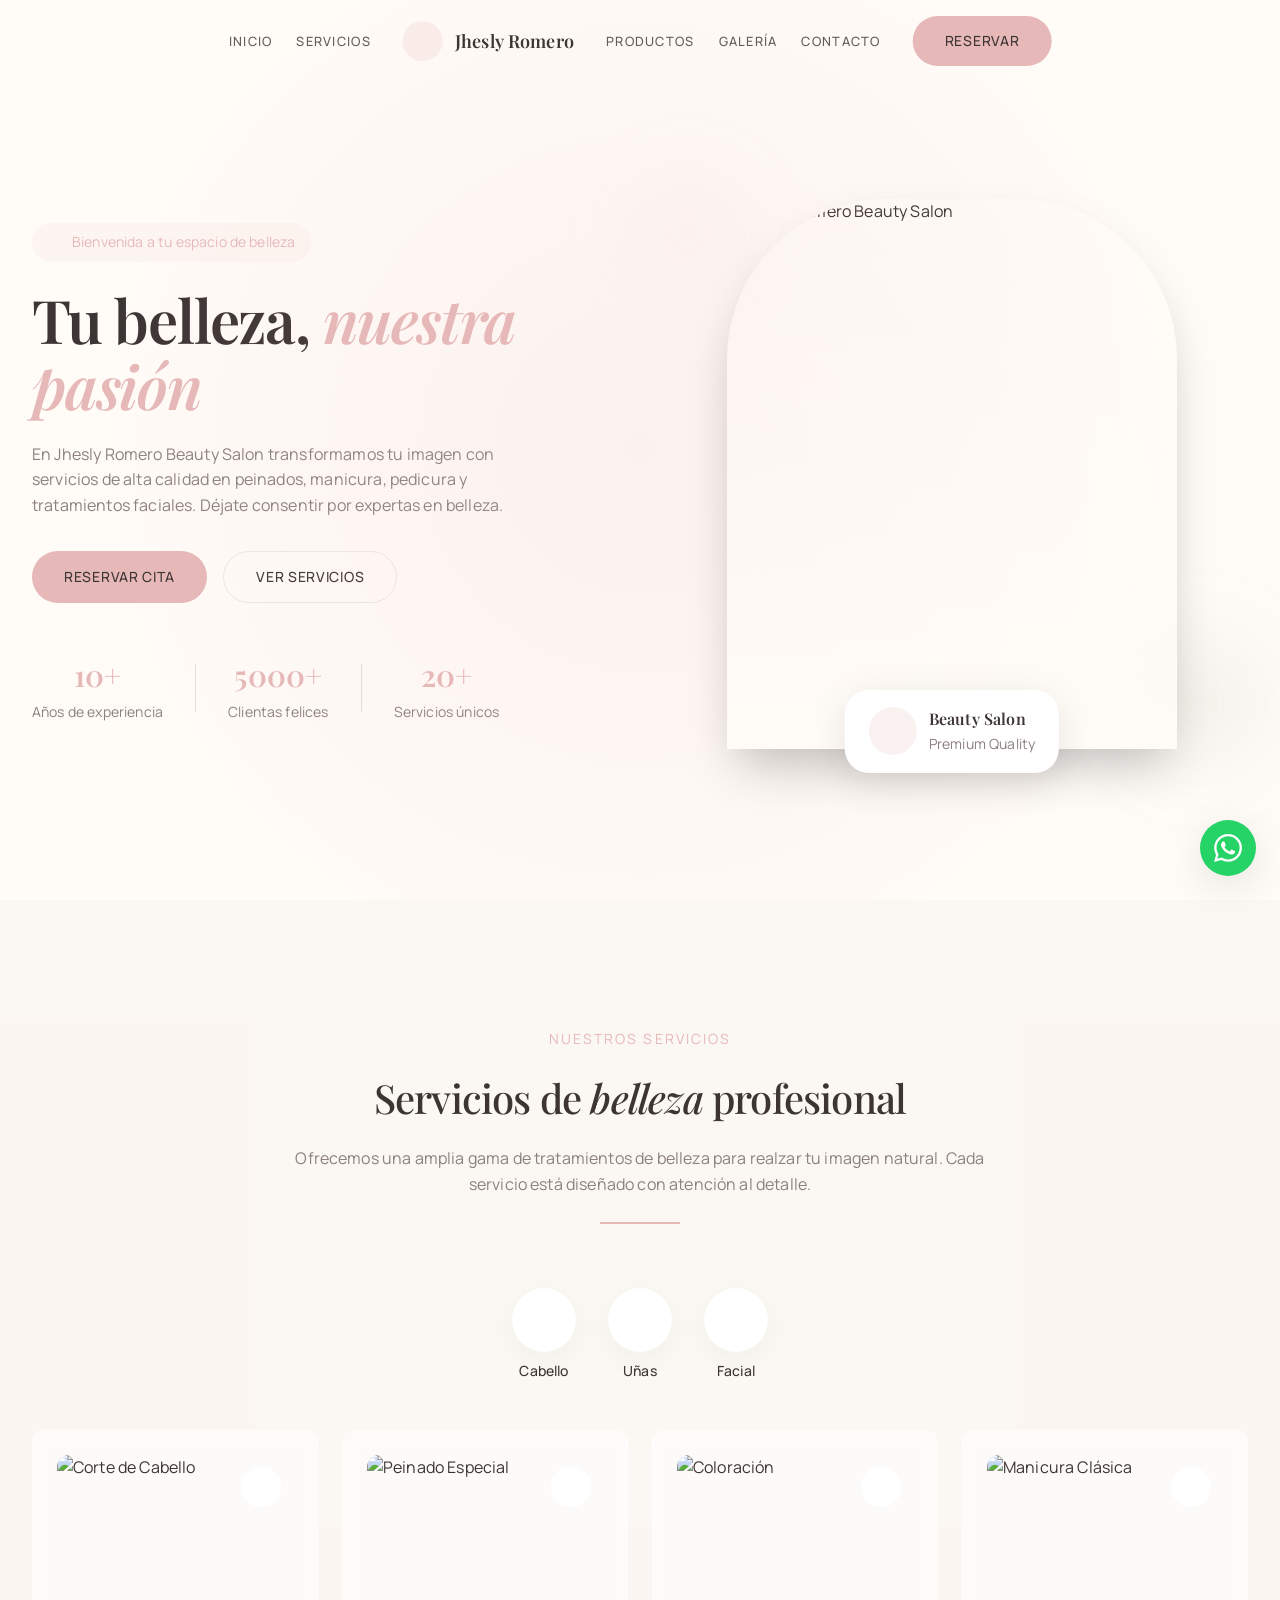
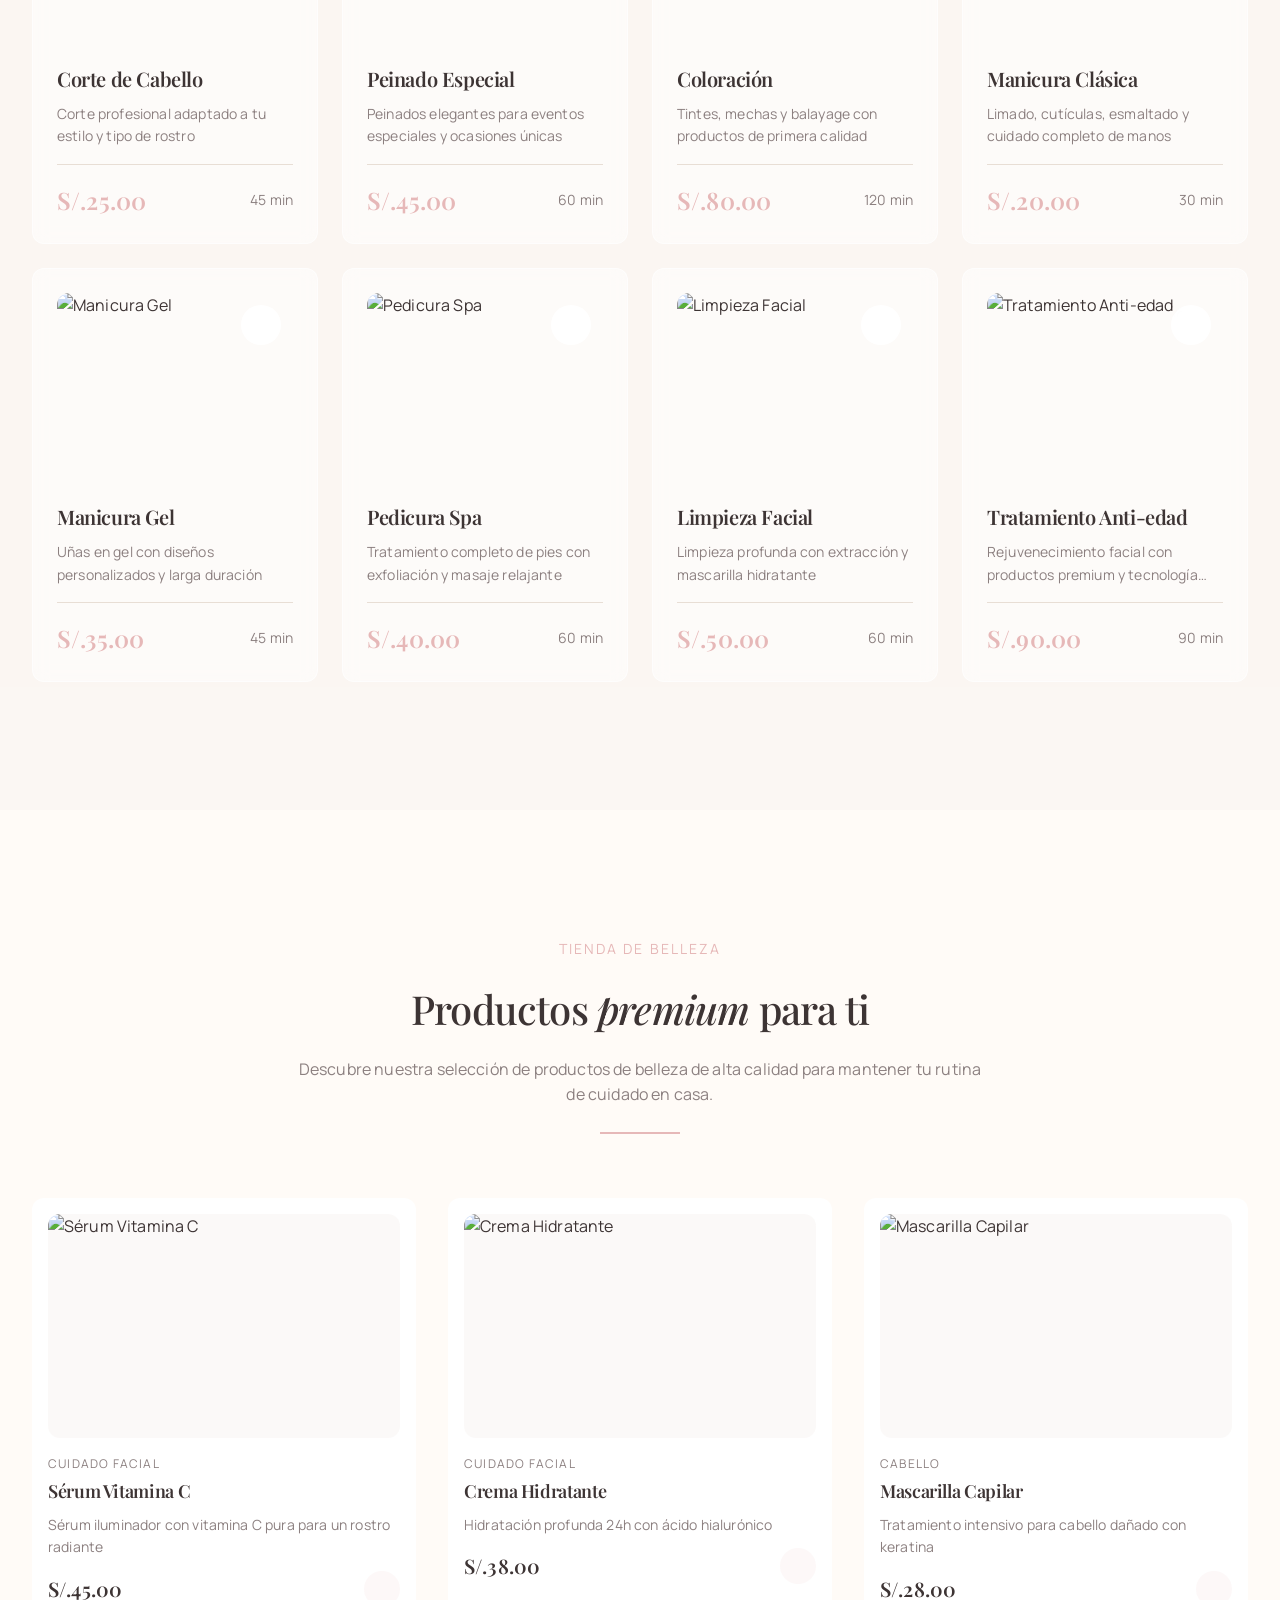
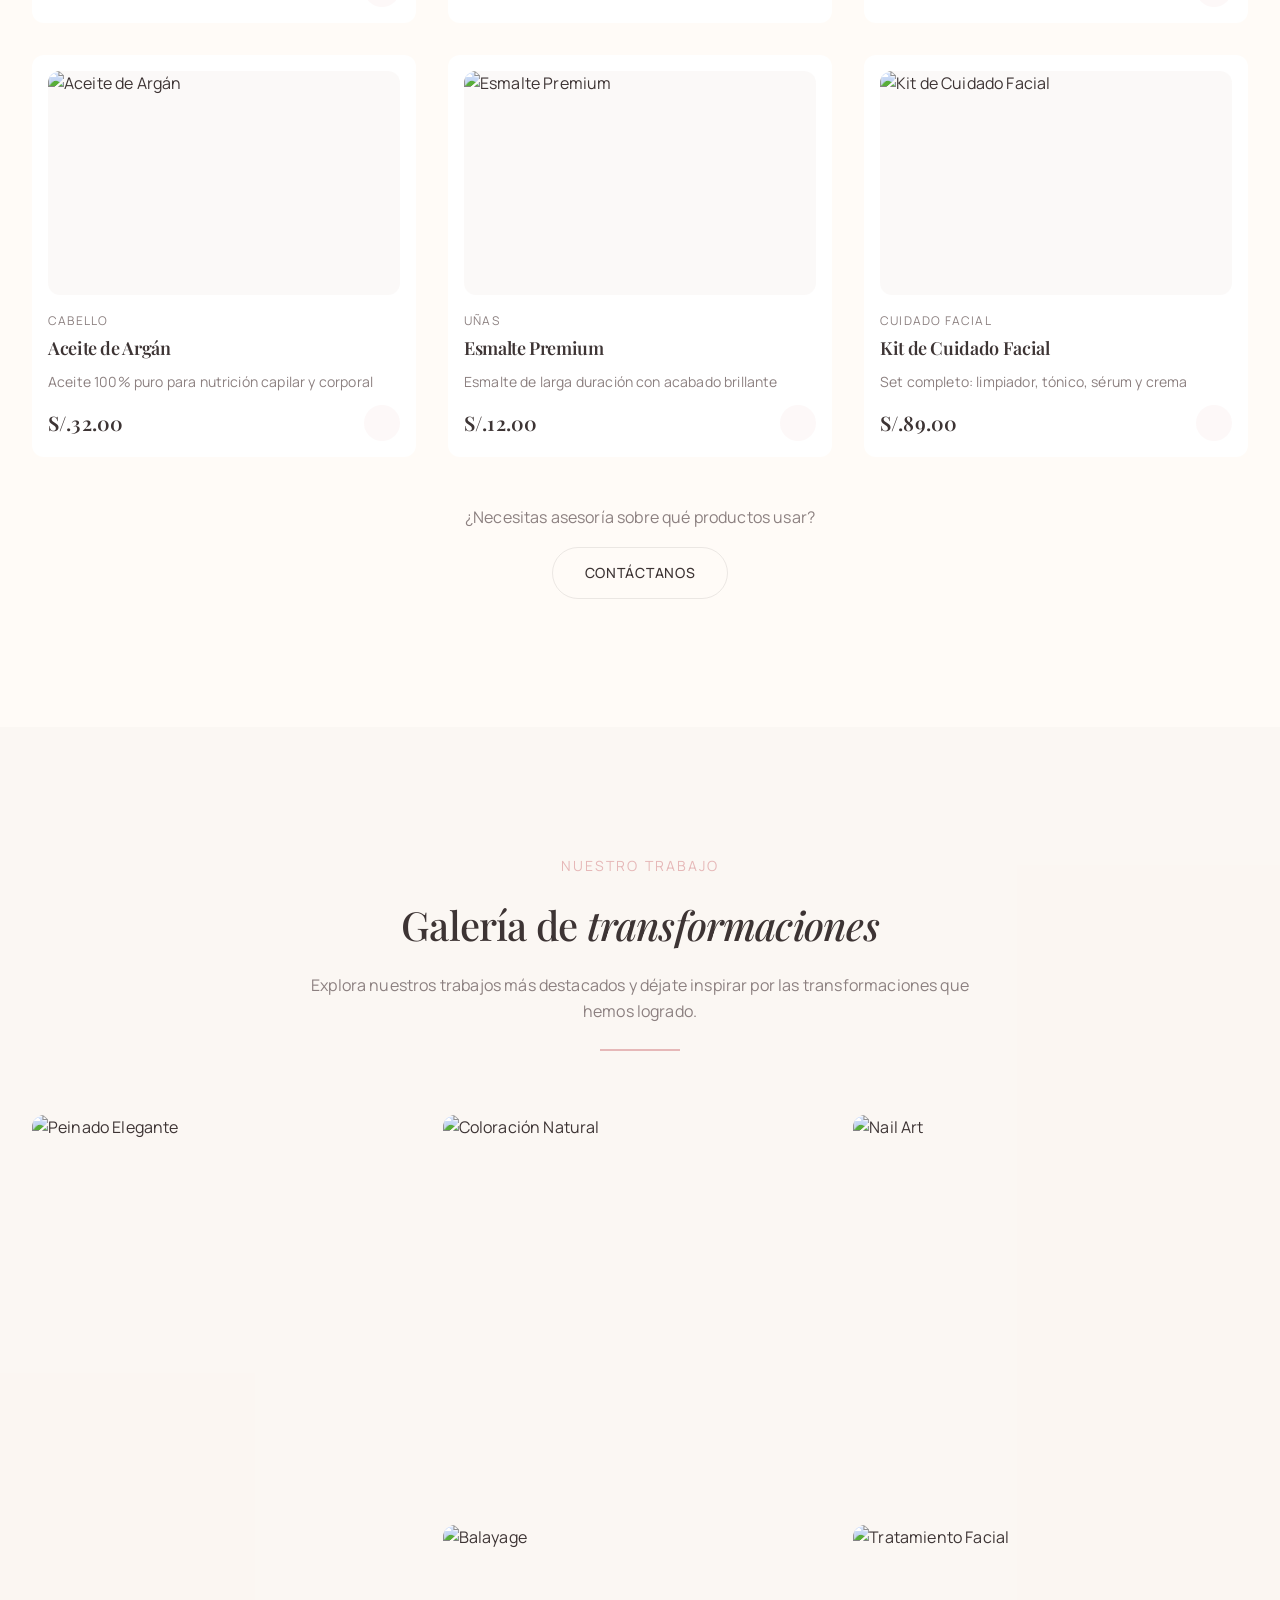
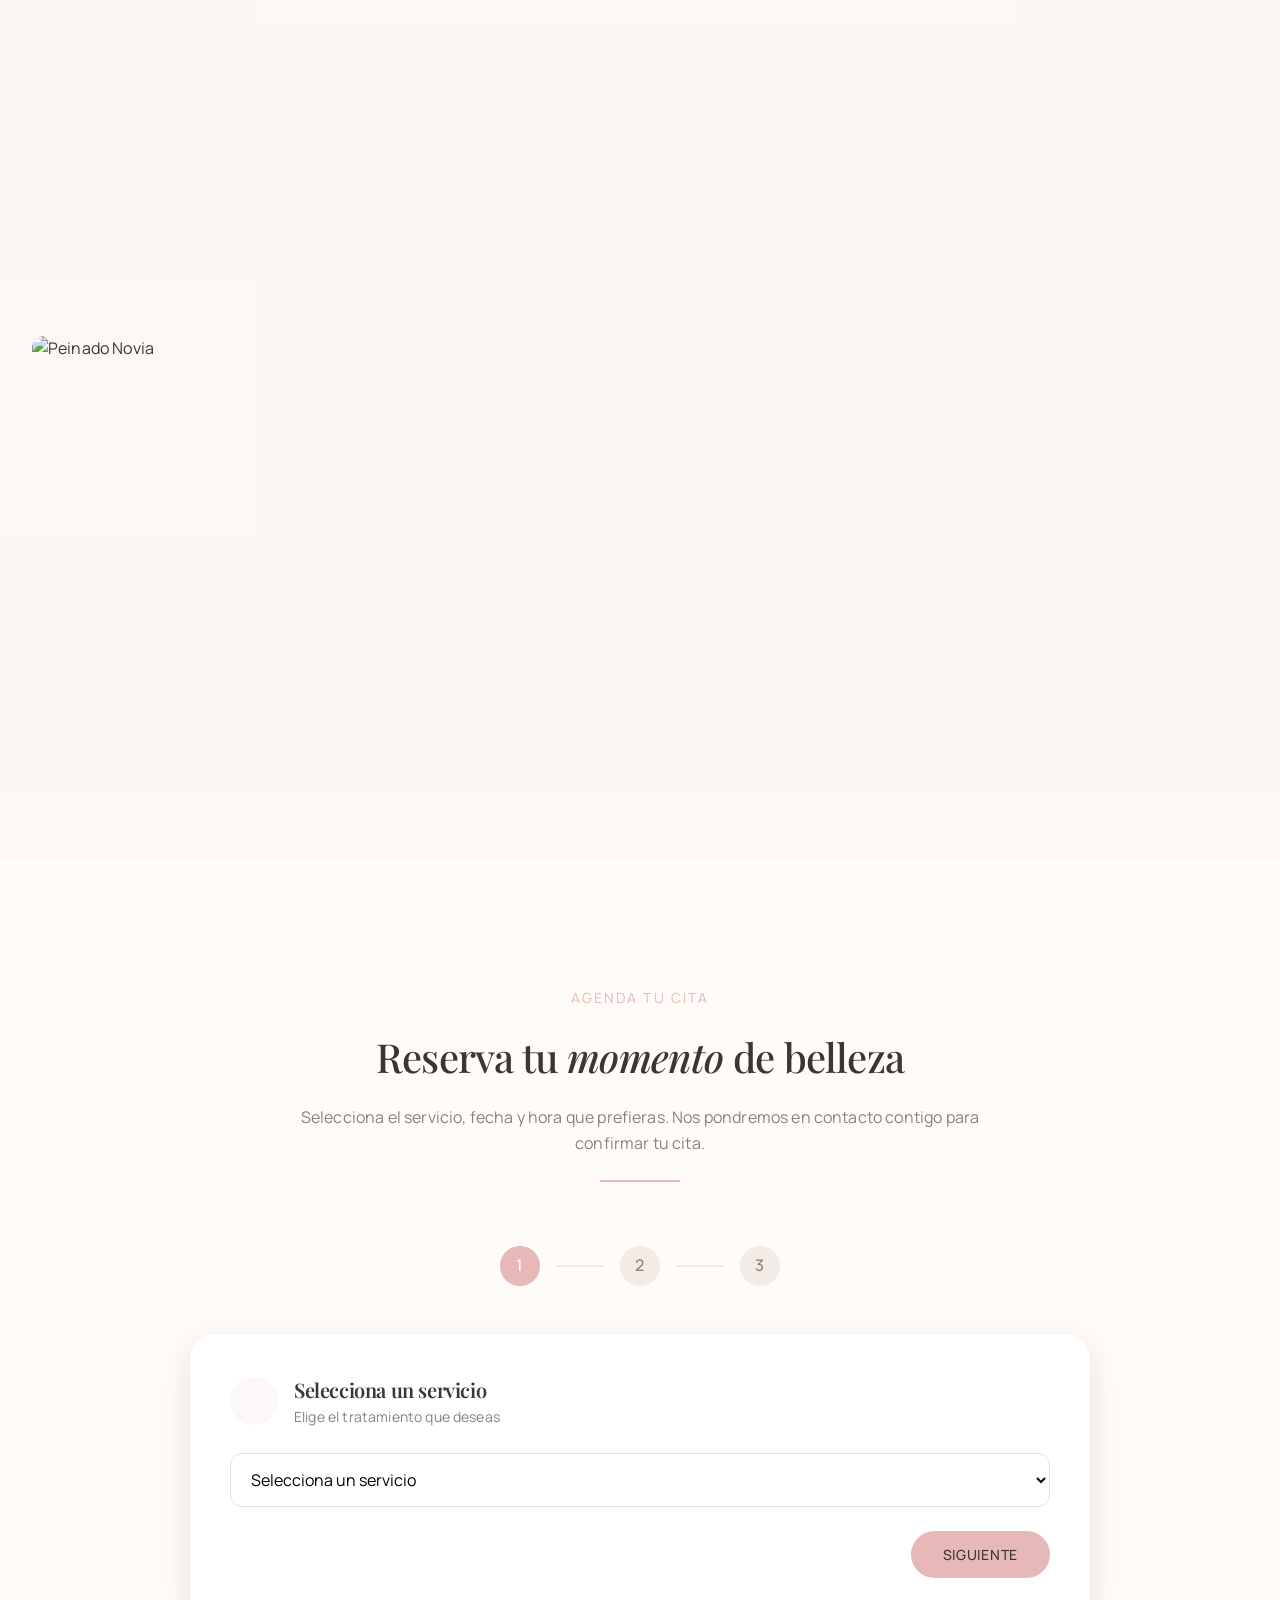
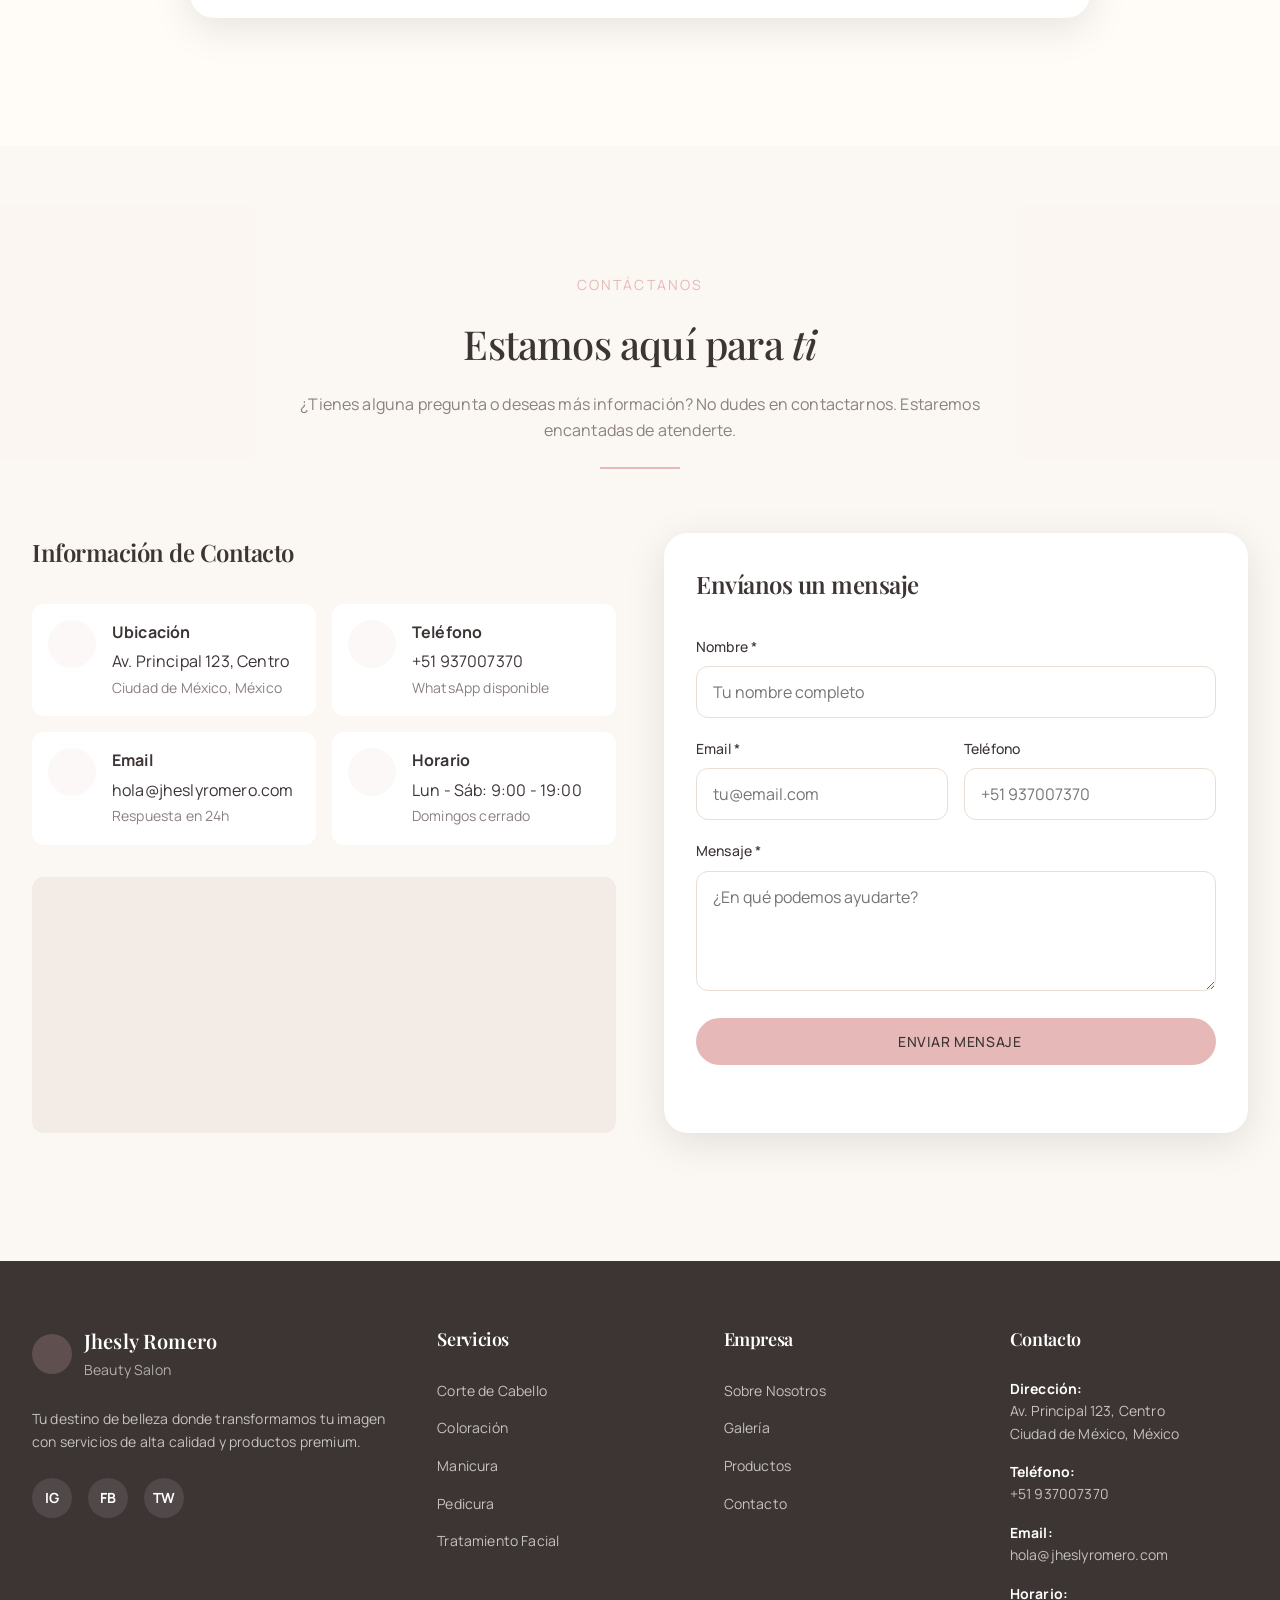
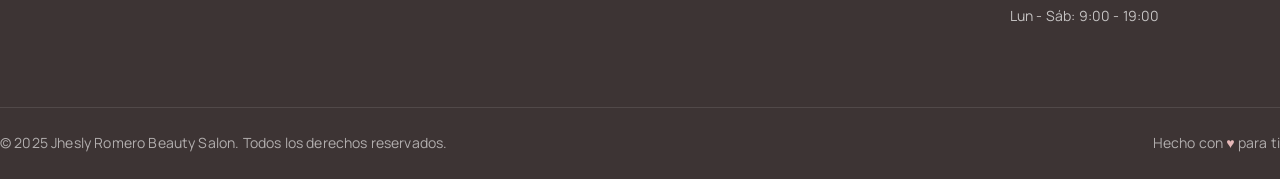
==== index.html @ 6ac21418 "Add files via upload" ====
<!DOCTYPE html>
<html lang="es">
<head>
    <meta charset="UTF-8">
    <meta name="viewport" content="width=device-width, initial-scale=1.0">
    <meta name="description" content="Jhesly Romero Beauty Salon - Servicios de belleza profesional: peinados, manicura, pedicura, tratamientos faciales y productos de belleza">
    <meta name="keywords" content="salon de belleza, peinados, manicura, pedicura, tratamiento facial, belleza, cosmetología">
    <title>Jhesly Romero Beauty Salon | Peinados, Manicura, Facial</title>
    
    <!-- Google Fonts -->
    <link rel="preconnect" href="https://fonts.googleapis.com">
    <link rel="preconnect" href="https://fonts.gstatic.com" crossorigin>
    <link href="https://fonts.googleapis.com/css2?family=Playfair+Display:ital,wght@0,400;0,500;0,600;0,700;1,400;1,500&family=Manrope:wght@300;400;500;600;700&display=swap" rel="stylesheet">
    
    <!-- Lucide Icons -->
    <script src="https://unpkg.com/lucide@latest"></script>
    
    <!-- CSS -->
    <link rel="stylesheet" href="styles.css">
</head>
<body>
    <!-- NAVEGACIÓN -->
    <nav class="navbar" id="navbar">
        <div class="nav-container">
            <div class="nav-links-left">
                <a href="#hero" class="nav-link">Inicio</a>
                <a href="#services" class="nav-link">Servicios</a>
            </div>
            
            <a href="#hero" class="nav-logo">
                <div class="logo-icon">
                    <i data-lucide="scissors"></i>
                </div>
                <span class="logo-text">Jhesly Romero</span>
            </a>
            
            <div class="nav-links-right">
                <a href="#products" class="nav-link">Productos</a>
                <a href="#gallery" class="nav-link">Galería</a>
                <a href="#contact" class="nav-link">Contacto</a>
            </div>
            
            <a href="#booking" class="btn-primary nav-btn">Reservar</a>
            
            <!-- Mobile Menu Toggle -->
            <button class="mobile-menu-toggle" id="mobileMenuToggle">
                <i data-lucide="menu" id="menuIcon"></i>
            </button>
        </div>
    </nav>
    
    <!-- Mobile Menu -->
    <div class="mobile-menu" id="mobileMenu">
        <a href="#hero" class="mobile-link">Inicio</a>
        <a href="#services" class="mobile-link">Servicios</a>
        <a href="#products" class="mobile-link">Productos</a>
        <a href="#gallery" class="mobile-link">Galería</a>
        <a href="#contact" class="mobile-link">Contacto</a>
        <a href="#booking" class="btn-primary mobile-btn">Reservar Cita</a>
    </div>

    <!-- HERO SECTION -->
    <section id="hero" class="hero-section">
        <div class="hero-glow"></div>
        <div class="container hero-grid">
            <div class="hero-content">
                <div class="hero-badge">
                    <i data-lucide="sparkles"></i>
                    <span>Bienvenida a tu espacio de belleza</span>
                </div>
                
                <h1 class="hero-title">
                    Tu belleza, <span class="text-primary italic">nuestra pasión</span>
                </h1>
                
                <p class="hero-description">
                    En Jhesly Romero Beauty Salon transformamos tu imagen con servicios de alta calidad en peinados, manicura, pedicura y tratamientos faciales. Déjate consentir por expertas en belleza.
                </p>
                
                <div class="hero-buttons">
                    <a href="#booking" class="btn-primary">Reservar Cita</a>
                    <a href="#services" class="btn-secondary">Ver Servicios</a>
                </div>
                
                <div class="hero-stats">
                    <div class="stat">
                        <span class="stat-number">10+</span>
                        <span class="stat-label">Años de experiencia</span>
                    </div>
                    <div class="stat-divider"></div>
                    <div class="stat">
                        <span class="stat-number">5000+</span>
                        <span class="stat-label">Clientas felices</span>
                    </div>
                    <div class="stat-divider"></div>
                    <div class="stat">
                        <span class="stat-number">20+</span>
                        <span class="stat-label">Servicios únicos</span>
                    </div>
                </div>
            </div>
            
            <div class="hero-image-container">
                <div class="hero-decoration-1"></div>
                <div class="hero-decoration-2"></div>
                <div class="hero-image-wrapper">
                    <img src="https://images.unsplash.com/photo-1675881149187-8faaf934e14a" alt="Jhesly Romero Beauty Salon" class="hero-image">
                    <div class="hero-gradient"></div>
                </div>
                <div class="hero-floating-badge">
                    <div class="badge-icon">
                        <i data-lucide="sparkles"></i>
                    </div>
                    <div class="badge-text">
                        <span class="badge-title">Beauty Salon</span>
                        <span class="badge-subtitle">Premium Quality</span>
                    </div>
                </div>
            </div>
        </div>
    </section>

    <!-- SERVICIOS SECTION -->
    <section id="services" class="services-section">
        <div class="container">
            <div class="section-header">
                <span class="section-label">Nuestros Servicios</span>
                <h2 class="section-title">Servicios de <span class="italic">belleza</span> profesional</h2>
                <p class="section-description">Ofrecemos una amplia gama de tratamientos de belleza para realzar tu imagen natural. Cada servicio está diseñado con atención al detalle.</p>
                <div class="decorative-line"></div>
            </div>
            
            <div class="categories">
                <div class="category">
                    <div class="category-icon"><i data-lucide="scissors"></i></div>
                    <span>Cabello</span>
                </div>
                <div class="category">
                    <div class="category-icon"><i data-lucide="hand"></i></div>
                    <span>Uñas</span>
                </div>
                <div class="category">
                    <div class="category-icon"><i data-lucide="sparkles"></i></div>
                    <span>Facial</span>
                </div>
            </div>
            
            <div class="services-grid">
                <!-- Servicio 1 -->
                <div class="service-card">
                    <div class="service-image">
                        <img src="https://images.unsplash.com/photo-1560869713-da86a9ec0744" alt="Corte de Cabello">
                        <div class="service-icon"><i data-lucide="scissors"></i></div>
                    </div>
                    <h3 class="service-name">Corte de Cabello</h3>
                    <p class="service-description">Corte profesional adaptado a tu estilo y tipo de rostro</p>
                    <div class="service-footer">
                        <span class="service-price">S/.25.00</span>
                        <span class="service-duration">45 min</span>
                    </div>
                </div>
                
                <!-- Servicio 2 -->
                <div class="service-card">
                    <div class="service-image">
                        <img src="https://images.unsplash.com/photo-1522337360788-8b13dee7a37e" alt="Peinado Especial">
                        <div class="service-icon"><i data-lucide="scissors"></i></div>
                    </div>
                    <h3 class="service-name">Peinado Especial</h3>
                    <p class="service-description">Peinados elegantes para eventos especiales y ocasiones únicas</p>
                    <div class="service-footer">
                        <span class="service-price">S/.45.00</span>
                        <span class="service-duration">60 min</span>
                    </div>
                </div>
                
                <!-- Servicio 3 -->
                <div class="service-card">
                    <div class="service-image">
                        <img src="https://images.unsplash.com/photo-1562322140-8baeececf3df" alt="Coloración">
                        <div class="service-icon"><i data-lucide="scissors"></i></div>
                    </div>
                    <h3 class="service-name">Coloración</h3>
                    <p class="service-description">Tintes, mechas y balayage con productos de primera calidad</p>
                    <div class="service-footer">
                        <span class="service-price">S/.80.00</span>
                        <span class="service-duration">120 min</span>
                    </div>
                </div>
                
                <!-- Servicio 4 -->
                <div class="service-card">
                    <div class="service-image">
                        <img src="https://images.unsplash.com/photo-1604654894610-df63bc536371" alt="Manicura Clásica">
                        <div class="service-icon"><i data-lucide="hand"></i></div>
                    </div>
                    <h3 class="service-name">Manicura Clásica</h3>
                    <p class="service-description">Limado, cutículas, esmaltado y cuidado completo de manos</p>
                    <div class="service-footer">
                        <span class="service-price">S/.20.00</span>
                        <span class="service-duration">30 min</span>
                    </div>
                </div>
                
                <!-- Servicio 5 -->
                <div class="service-card">
                    <div class="service-image">
                        <img src="https://images.unsplash.com/photo-1519014816548-bf5fe059798b" alt="Manicura Gel">
                        <div class="service-icon"><i data-lucide="hand"></i></div>
                    </div>
                    <h3 class="service-name">Manicura Gel</h3>
                    <p class="service-description">Uñas en gel con diseños personalizados y larga duración</p>
                    <div class="service-footer">
                        <span class="service-price">S/.35.00</span>
                        <span class="service-duration">45 min</span>
                    </div>
                </div>
                
                <!-- Servicio 6 -->
                <div class="service-card">
                    <div class="service-image">
                        <img src="https://images.unsplash.com/photo-1516975080664-ed2fc6a32937" alt="Pedicura Spa">
                        <div class="service-icon"><i data-lucide="hand"></i></div>
                    </div>
                    <h3 class="service-name">Pedicura Spa</h3>
                    <p class="service-description">Tratamiento completo de pies con exfoliación y masaje relajante</p>
                    <div class="service-footer">
                        <span class="service-price">S/.40.00</span>
                        <span class="service-duration">60 min</span>
                    </div>
                </div>
                
                <!-- Servicio 7 -->
                <div class="service-card">
                    <div class="service-image">
                        <img src="https://images.unsplash.com/photo-1570172619644-dfd03ed5d881" alt="Limpieza Facial">
                        <div class="service-icon"><i data-lucide="sparkles"></i></div>
                    </div>
                    <h3 class="service-name">Limpieza Facial</h3>
                    <p class="service-description">Limpieza profunda con extracción y mascarilla hidratante</p>
                    <div class="service-footer">
                        <span class="service-price">S/.50.00</span>
                        <span class="service-duration">60 min</span>
                    </div>
                </div>
                
                <!-- Servicio 8 -->
                <div class="service-card">
                    <div class="service-image">
                        <img src="https://images.unsplash.com/photo-1487412947147-5cebf100ffc2" alt="Tratamiento Anti-edad">
                        <div class="service-icon"><i data-lucide="sparkles"></i></div>
                    </div>
                    <h3 class="service-name">Tratamiento Anti-edad</h3>
                    <p class="service-description">Rejuvenecimiento facial con productos premium y tecnología avanzada</p>
                    <div class="service-footer">
                        <span class="service-price">S/.90.00</span>
                        <span class="service-duration">90 min</span>
                    </div>
                </div>
            </div>
        </div>
    </section>

    <!-- PRODUCTOS SECTION -->
    <section id="products" class="products-section">
        <div class="container">
            <div class="section-header">
                <span class="section-label">Tienda de Belleza</span>
                <h2 class="section-title">Productos <span class="italic">premium</span> para ti</h2>
                <p class="section-description">Descubre nuestra selección de productos de belleza de alta calidad para mantener tu rutina de cuidado en casa.</p>
                <div class="decorative-line"></div>
            </div>
            
            <div class="products-grid">
                <!-- Producto 1 -->
                <div class="product-card">
                    <div class="product-image">
                        <img src="https://images.unsplash.com/photo-1620916566398-39f1143ab7be" alt="Sérum Vitamina C">
                    </div>
                    <div class="product-info">
                        <span class="product-category">Cuidado Facial</span>
                        <h3 class="product-name">Sérum Vitamina C</h3>
                        <p class="product-description">Sérum iluminador con vitamina C pura para un rostro radiante</p>
                        <div class="product-footer">
                            <span class="product-price">S/.45.00</span>
                            <button class="product-btn"><i data-lucide="shopping-bag"></i></button>
                        </div>
                    </div>
                </div>
                
                <!-- Producto 2 -->
                <div class="product-card">
                    <div class="product-image">
                        <img src="https://images.unsplash.com/photo-1556228578-0d85b1a4d571" alt="Crema Hidratante">
                    </div>
                    <div class="product-info">
                        <span class="product-category">Cuidado Facial</span>
                        <h3 class="product-name">Crema Hidratante</h3>
                        <p class="product-description">Hidratación profunda 24h con ácido hialurónico</p>
                        <div class="product-footer">
                            <span class="product-price">S/.38.00</span>
                            <button class="product-btn"><i data-lucide="shopping-bag"></i></button>
                        </div>
                    </div>
                </div>
                
                <!-- Producto 3 -->
                <div class="product-card">
                    <div class="product-image">
                        <img src="https://images.unsplash.com/photo-1526947425960-945c6e72858f" alt="Mascarilla Capilar">
                    </div>
                    <div class="product-info">
                        <span class="product-category">Cabello</span>
                        <h3 class="product-name">Mascarilla Capilar</h3>
                        <p class="product-description">Tratamiento intensivo para cabello dañado con keratina</p>
                        <div class="product-footer">
                            <span class="product-price">S/.28.00</span>
                            <button class="product-btn"><i data-lucide="shopping-bag"></i></button>
                        </div>
                    </div>
                </div>
                
                <!-- Producto 4 -->
                <div class="product-card">
                    <div class="product-image">
                        <img src="https://images.unsplash.com/photo-1608248543803-ba4f8c70ae0b" alt="Aceite de Argán">
                    </div>
                    <div class="product-info">
                        <span class="product-category">Cabello</span>
                        <h3 class="product-name">Aceite de Argán</h3>
                        <p class="product-description">Aceite 100% puro para nutrición capilar y corporal</p>
                        <div class="product-footer">
                            <span class="product-price">S/.32.00</span>
                            <button class="product-btn"><i data-lucide="shopping-bag"></i></button>
                        </div>
                    </div>
                </div>
                
                <!-- Producto 5 -->
                <div class="product-card">
                    <div class="product-image">
                        <img src="https://images.unsplash.com/photo-1585128792020-803d29415281" alt="Esmalte Premium">
                    </div>
                    <div class="product-info">
                        <span class="product-category">Uñas</span>
                        <h3 class="product-name">Esmalte Premium</h3>
                        <p class="product-description">Esmalte de larga duración con acabado brillante</p>
                        <div class="product-footer">
                            <span class="product-price">S/.12.00</span>
                            <button class="product-btn"><i data-lucide="shopping-bag"></i></button>
                        </div>
                    </div>
                </div>
                
                <!-- Producto 6 -->
                <div class="product-card">
                    <div class="product-image">
                        <img src="https://images.unsplash.com/photo-1556228720-195a672e8a03" alt="Kit de Cuidado Facial">
                    </div>
                    <div class="product-info">
                        <span class="product-category">Cuidado Facial</span>
                        <h3 class="product-name">Kit de Cuidado Facial</h3>
                        <p class="product-description">Set completo: limpiador, tónico, sérum y crema</p>
                        <div class="product-footer">
                            <span class="product-price">S/.89.00</span>
                            <button class="product-btn"><i data-lucide="shopping-bag"></i></button>
                        </div>
                    </div>
                </div>
            </div>
            
            <div class="products-cta">
                <p>¿Necesitas asesoría sobre qué productos usar?</p>
                <a href="#contact" class="btn-secondary">Contáctanos</a>
            </div>
        </div>
    </section>

    <!-- GALERÍA SECTION -->
    <section id="gallery" class="gallery-section">
        <div class="container">
            <div class="section-header">
                <span class="section-label">Nuestro Trabajo</span>
                <h2 class="section-title">Galería de <span class="italic">transformaciones</span></h2>
                <p class="section-description">Explora nuestros trabajos más destacados y déjate inspirar por las transformaciones que hemos logrado.</p>
                <div class="decorative-line"></div>
            </div>
            
            <div class="gallery-grid">
                <div class="gallery-item large">
                    <img src="https://images.unsplash.com/photo-1522337360788-8b13dee7a37e" alt="Peinado Elegante">
                    <div class="gallery-overlay">
                        <span class="gallery-title">Peinado Elegante</span>
                        <span class="gallery-category">Cabello</span>
                    </div>
                </div>
                <div class="gallery-item">
                    <img src="https://images.unsplash.com/photo-1599316329891-19df7fa9580d" alt="Coloración Natural">
                    <div class="gallery-overlay">
                        <span class="gallery-title">Coloración Natural</span>
                        <span class="gallery-category">Cabello</span>
                    </div>
                </div>
                <div class="gallery-item">
                    <img src="https://images.unsplash.com/photo-1604654894610-df63bc536371" alt="Nail Art">
                    <div class="gallery-overlay">
                        <span class="gallery-title">Nail Art</span>
                        <span class="gallery-category">Uñas</span>
                    </div>
                </div>
                <div class="gallery-item large">
                    <img src="https://images.unsplash.com/photo-1560869713-da86a9ec0744" alt="Balayage">
                    <div class="gallery-overlay">
                        <span class="gallery-title">Balayage</span>
                        <span class="gallery-category">Cabello</span>
                    </div>
                </div>
                <div class="gallery-item">
                    <img src="https://images.unsplash.com/photo-1570172619644-dfd03ed5d881" alt="Tratamiento Facial">
                    <div class="gallery-overlay">
                        <span class="gallery-title">Tratamiento Facial</span>
                        <span class="gallery-category">Facial</span>
                    </div>
                </div>
                <div class="gallery-item">
                    <img src="https://images.unsplash.com/photo-1562322140-8baeececf3df" alt="Peinado Novia">
                    <div class="gallery-overlay">
                        <span class="gallery-title">Peinado Novia</span>
                        <span class="gallery-category">Cabello</span>
                    </div>
                </div>
            </div>
        </div>
    </section>

    <!-- RESERVAS SECTION -->
    <section id="booking" class="booking-section">
        <div class="container">
            <div class="section-header">
                <span class="section-label">Agenda tu Cita</span>
                <h2 class="section-title">Reserva tu <span class="italic">momento</span> de belleza</h2>
                <p class="section-description">Selecciona el servicio, fecha y hora que prefieras. Nos pondremos en contacto contigo para confirmar tu cita.</p>
                <div class="decorative-line"></div>
            </div>
            
            <!-- Steps -->
            <div class="booking-steps">
                <div class="step active" data-step="1">1</div>
                <div class="step-line"></div>
                <div class="step" data-step="2">2</div>
                <div class="step-line"></div>
                <div class="step" data-step="3">3</div>
            </div>
            
            <div class="booking-form-container">
                <form id="bookingForm" class="booking-form">
                    <!-- Step 1 -->
                    <div class="form-step active" id="step1">
                        <div class="step-header">
                            <div class="step-icon"><i data-lucide="calendar-days"></i></div>
                            <div>
                                <h3>Selecciona un servicio</h3>
                                <p>Elige el tratamiento que deseas</p>
                            </div>
                        </div>
                        
                        <select id="serviceSelect" class="form-input" required>
                            <option value="">Selecciona un servicio</option>
                            <option value="corte">Corte de Cabello - S/.25.00 (45 min)</option>
                            <option value="peinado">Peinado Especial - S/.45.00 (60 min)</option>
                            <option value="coloracion">Coloración - S/.80.00 (120 min)</option>
                            <option value="manicura">Manicura Clásica - S/.20.00 (30 min)</option>
                            <option value="manicura-gel">Manicura Gel - S/.35.00 (45 min)</option>
                            <option value="pedicura">Pedicura Spa - S/.40.00 (60 min)</option>
                            <option value="facial">Limpieza Facial - S/.50.00 (60 min)</option>
                            <option value="antiedad">Tratamiento Anti-edad - S/.90.00 (90 min)</option>
                        </select>
                        
                        <div class="form-buttons">
                            <button type="button" class="btn-primary" onclick="nextStep(2)">Siguiente</button>
                        </div>
                    </div>
                    
                    <!-- Step 2 -->
                    <div class="form-step" id="step2">
                        <div class="step-header">
                            <div class="step-icon"><i data-lucide="clock"></i></div>
                            <div>
                                <h3>Fecha y hora</h3>
                                <p>Elige cuándo te gustaría venir</p>
                            </div>
                        </div>
                        
                        <div class="date-time-grid">
                            <div class="date-picker">
                                <label>Selecciona fecha</label>
                                <input type="date" id="dateInput" class="form-input" required>
                            </div>
                            
                            <div class="time-picker">
                                <label>Selecciona hora</label>
                                <div class="time-slots">
                                    <button type="button" class="time-slot" data-time="09:00">09:00</button>
                                    <button type="button" class="time-slot" data-time="09:30">09:30</button>
                                    <button type="button" class="time-slot" data-time="10:00">10:00</button>
                                    <button type="button" class="time-slot" data-time="10:30">10:30</button>
                                    <button type="button" class="time-slot" data-time="11:00">11:00</button>
                                    <button type="button" class="time-slot" data-time="11:30">11:30</button>
                                    <button type="button" class="time-slot" data-time="12:00">12:00</button>
                                    <button type="button" class="time-slot" data-time="14:00">14:00</button>
                                    <button type="button" class="time-slot" data-time="14:30">14:30</button>
                                    <button type="button" class="time-slot" data-time="15:00">15:00</button>
                                    <button type="button" class="time-slot" data-time="15:30">15:30</button>
                                    <button type="button" class="time-slot" data-time="16:00">16:00</button>
                                    <button type="button" class="time-slot" data-time="16:30">16:30</button>
                                    <button type="button" class="time-slot" data-time="17:00">17:00</button>
                                    <button type="button" class="time-slot" data-time="17:30">17:30</button>
                                    <button type="button" class="time-slot" data-time="18:00">18:00</button>
                                </div>
                            </div>
                        </div>
                        
                        <input type="hidden" id="selectedTime" name="selectedTime">
                        
                        <div class="form-buttons">
                            <button type="button" class="btn-secondary" onclick="prevStep(1)">Atrás</button>
                            <button type="button" class="btn-primary" onclick="nextStep(3)">Siguiente</button>
                        </div>
                    </div>
                    
                    <!-- Step 3 -->
                    <div class="form-step" id="step3">
                        <div class="step-header">
                            <div class="step-icon"><i data-lucide="check-circle"></i></div>
                            <div>
                                <h3>Tus datos</h3>
                                <p>Completa tu información de contacto</p>
                            </div>
                        </div>
                        
                        <div class="booking-summary" id="bookingSummary">
                            <!-- Se llena con JavaScript -->
                        </div>
                        
                        <div class="form-grid">
                            <div class="form-group">
                                <label>Nombre completo *</label>
                                <input type="text" id="clientName" class="form-input" placeholder="Tu nombre" required>
                            </div>
                            <div class="form-group">
                                <label>Teléfono *</label>
                                <input type="tel" id="clientPhone" class="form-input" placeholder="+51 937007370" required>
                            </div>
                        </div>
                        
                        <div class="form-group">
                            <label>Email *</label>
                            <input type="email" id="clientEmail" class="form-input" placeholder="tu@email.com" required>
                        </div>
                        
                        <div class="form-group">
                            <label>Notas adicionales</label>
                            <textarea id="clientNotes" class="form-input form-textarea" placeholder="¿Alguna preferencia o comentario?"></textarea>
                        </div>
                        
                        <div class="form-buttons">
                            <button type="button" class="btn-secondary" onclick="prevStep(2)">Atrás</button>
                            <button type="submit" class="btn-primary">Confirmar Reserva</button>
                        </div>
                    </div>
                    
                    <!-- Success -->
                    <div class="form-step" id="stepSuccess">
                        <div class="success-message">
                            <div class="success-icon">
                                <i data-lucide="check-circle"></i>
                            </div>
                            <h2>¡Reserva Confirmada!</h2>
                            <p id="successText">Hemos recibido tu solicitud de cita.</p>
                            <p class="success-note">Te contactaremos pronto para confirmar tu cita.</p>
                            <button type="button" class="btn-primary" onclick="resetForm()">Hacer otra reserva</button>
                        </div>
                    </div>
                </form>
            </div>
        </div>
    </section>

    <!-- CONTACTO SECTION -->
    <section id="contact" class="contact-section">
        <div class="container">
            <div class="section-header">
                <span class="section-label">Contáctanos</span>
                <h2 class="section-title">Estamos aquí para <span class="italic">ti</span></h2>
                <p class="section-description">¿Tienes alguna pregunta o deseas más información? No dudes en contactarnos. Estaremos encantadas de atenderte.</p>
                <div class="decorative-line"></div>
            </div>
            
            <div class="contact-grid">
                <div class="contact-info">
                    <h3>Información de Contacto</h3>
                    
                    <div class="info-cards">
                        <div class="info-card">
                            <div class="info-icon"><i data-lucide="map-pin"></i></div>
                            <div>
                                <strong>Ubicación</strong>
                                <p>Av. Principal 123, Centro</p>
                                <span>Ciudad de México, México</span>
                            </div>
                        </div>
                        
                        <div class="info-card">
                            <div class="info-icon"><i data-lucide="phone"></i></div>
                            <div>
                                <strong>Teléfono</strong>
                                <p>+51 937007370</p>
                                <span>WhatsApp disponible</span>
                            </div>
                        </div>
                        
                        <div class="info-card">
                            <div class="info-icon"><i data-lucide="mail"></i></div>
                            <div>
                                <strong>Email</strong>
                                <p>hola@jheslyromero.com</p>
                                <span>Respuesta en 24h</span>
                            </div>
                        </div>
                        
                        <div class="info-card">
                            <div class="info-icon"><i data-lucide="clock"></i></div>
                            <div>
                                <strong>Horario</strong>
                                <p>Lun - Sáb: 9:00 - 19:00</p>
                                <span>Domingos cerrado</span>
                            </div>
                        </div>
                    </div>
                    
                    <div class="map-container">
                        <iframe 
                        src="https://www.google.com/maps/embed?pb=!1m18!1m12!1m3!1d243.8489193132995!2d-75.20729067261601!3d-12.072206629251163!2m3!1f0!2f0!3f0!3m2!1i1024!2i768!4f13.1!3m3!1m2!1s0x910e9651f55a8b31%3A0x7bcc0e1ffee0e469!2sJr.%20Cajamarca%20345%2C%20Huancayo%2012001!5e0!3m2!1ses!2spe!4v1770614748953!5m2!1ses!2spe" width="600" height="450" style="border:0;" allowfullscreen="" loading="lazy" referrerpolicy="no-referrer-when-downgrade">
                        </iframe>
                    </div>
                </div>
                
                <div class="contact-form-container">
                    <h3>Envíanos un mensaje</h3>
                    
                    <form id="contactForm" class="contact-form">
                        <div class="form-group">
                            <label>Nombre *</label>
                            <input type="text" class="form-input" placeholder="Tu nombre completo" required>
                        </div>
                        
                        <div class="form-grid">
                            <div class="form-group">
                                <label>Email *</label>
                                <input type="email" class="form-input" placeholder="tu@email.com" required>
                            </div>
                            <div class="form-group">
                                <label>Teléfono</label>
                                <input type="tel" class="form-input" placeholder="+51 937007370">
                            </div>
                        </div>
                        
                        <div class="form-group">
                            <label>Mensaje *</label>
                            <textarea class="form-input form-textarea" placeholder="¿En qué podemos ayudarte?" required></textarea>
                        </div>
                        
                        <button type="submit" class="btn-primary btn-full">
                            <i data-lucide="send"></i>
                            Enviar Mensaje
                        </button>
                    </form>
                </div>
            </div>
        </div>
    </section>

    <!-- FOOTER -->
    <footer class="footer">
        <div class="container">
            <div class="footer-grid">
                <div class="footer-brand">
                    <div class="footer-logo">
                        <div class="logo-icon"><i data-lucide="scissors"></i></div>
                        <div>
                            <span class="logo-name">Jhesly Romero</span>
                            <span class="logo-subtitle">Beauty Salon</span>
                        </div>
                    </div>
                    <p>Tu destino de belleza donde transformamos tu imagen con servicios de alta calidad y productos premium.</p>
                    <div class="social-links">
                        <a href="https://instagram.com" target="_blank" class="social-link">IG</a>
                        <a href="https://facebook.com" target="_blank" class="social-link">FB</a>
                        <a href="https://twitter.com" target="_blank" class="social-link">TW</a>
                    </div>
                </div>
                
                <div class="footer-links">
                    <h4>Servicios</h4>
                    <ul>
                        <li><a href="#services">Corte de Cabello</a></li>
                        <li><a href="#services">Coloración</a></li>
                        <li><a href="#services">Manicura</a></li>
                        <li><a href="#services">Pedicura</a></li>
                        <li><a href="#services">Tratamiento Facial</a></li>
                    </ul>
                </div>
                
                <div class="footer-links">
                    <h4>Empresa</h4>
                    <ul>
                        <li><a href="#hero">Sobre Nosotros</a></li>
                        <li><a href="#gallery">Galería</a></li>
                        <li><a href="#products">Productos</a></li>
                        <li><a href="#contact">Contacto</a></li>
                    </ul>
                </div>
                
                <div class="footer-contact">
                    <h4>Contacto</h4>
                    <p><strong>Dirección:</strong><br>Av. Principal 123, Centro<br>Ciudad de México, México</p>
                    <p><strong>Teléfono:</strong><br>+51 937007370</p>
                    <p><strong>Email:</strong><br>hola@jheslyromero.com</p>
                    <p><strong>Horario:</strong><br>Lun - Sáb: 9:00 - 19:00</p>
                </div>
            </div>
        </div>
        
        <div class="footer-bottom">
            <div class="container footer-bottom-content">
                <p>© 2025 Jhesly Romero Beauty Salon. Todos los derechos reservados.</p>
                <p>Hecho con <span class="heart">♥</span> para ti</p>
            </div>
        </div>
    </footer>

    <!-- WHATSAPP BUTTON -->
    <a href="https://wa.me/937007370?text=Hola!%20Me%20gustaría%20agendar%20una%20cita%20en%20Jhesly%20Romero%20Beauty%20Salon" 
       target="_blank" 
       class="whatsapp-btn"
       aria-label="Contactar por WhatsApp">
        <svg viewBox="0 0 24 24" class="whatsapp-icon">
            <path d="M17.472 14.382c-.297-.149-1.758-.867-2.03-.967-.273-.099-.471-.148-.67.15-.197.297-.767.966-.94 1.164-.173.199-.347.223-.644.075-.297-.15-1.255-.463-2.39-1.475-.883-.788-1.48-1.761-1.653-2.059-.173-.297-.018-.458.13-.606.134-.133.298-.347.446-.52.149-.174.198-.298.298-.497.099-.198.05-.371-.025-.52-.075-.149-.669-1.612-.916-2.207-.242-.579-.487-.5-.669-.51-.173-.008-.371-.01-.57-.01-.198 0-.52.074-.792.372-.272.297-1.04 1.016-1.04 2.479 0 1.462 1.065 2.875 1.213 3.074.149.198 2.096 3.2 5.077 4.487.709.306 1.262.489 1.694.625.712.227 1.36.195 1.871.118.571-.085 1.758-.719 2.006-1.413.248-.694.248-1.289.173-1.413-.074-.124-.272-.198-.57-.347m-5.421 7.403h-.004a9.87 9.87 0 01-5.031-1.378l-.361-.214-3.741.982.998-3.648-.235-.374a9.86 9.86 0 01-1.51-5.26c.001-5.45 4.436-9.884 9.888-9.884 2.64 0 5.122 1.03 6.988 2.898a9.825 9.825 0 012.893 6.994c-.003 5.45-4.437 9.884-9.885 9.884m8.413-18.297A11.815 11.815 0 0012.05 0C5.495 0 .16 5.335.157 11.892c0 2.096.547 4.142 1.588 5.945L.057 24l6.305-1.654a11.882 11.882 0 005.683 1.448h.005c6.554 0 11.89-5.335 11.893-11.893a11.821 11.821 0 00-3.48-8.413z"/>
        </svg>
        <span class="whatsapp-tooltip">¡Escríbenos por WhatsApp!</span>
    </a>

    <!-- MOBILE BOOK BUTTON -->
    <div class="mobile-book-btn">
        <a href="#booking" class="btn-primary btn-full">
            <i data-lucide="calendar-days"></i>
            Reservar Cita
        </a>
    </div>

    <!-- JavaScript -->
    <script src="script.js"></script>
</body>
</html>
---- styles.css ----
/* ==========================================
   JHESLY ROMERO BEAUTY SALON - STYLES
   ========================================== */

/* CSS Variables */
:root {
    --primary: #E6B8B8;
    --primary-dark: #d9a3a3;
    --secondary: #8F9E8B;
    --background: #FFFBF7;
    --foreground: #3D3434;
    --muted: #F2EBE6;
    --muted-foreground: #8C8080;
    --border: #E8DED5;
    --white: #FFFFFF;
    --accent: #D4AF37;
    
    --font-serif: 'Playfair Display', serif;
    --font-sans: 'Manrope', sans-serif;
    
    --shadow-soft: 0 8px 30px rgba(0,0,0,0.04);
    --shadow-float: 0 20px 40px rgba(230, 184, 184, 0.15);
    --shadow-lg: 0 10px 40px rgba(0,0,0,0.1);
    
    --radius: 0.75rem;
    --radius-lg: 1.5rem;
    --radius-full: 9999px;
}

/* Reset */
*, *::before, *::after {
    margin: 0;
    padding: 0;
    box-sizing: border-box;
}

html {
    scroll-behavior: smooth;
}

body {
    font-family: var(--font-sans);
    background-color: var(--background);
    color: var(--foreground);
    line-height: 1.6;
    letter-spacing: 0.01em;
}

h1, h2, h3, h4, h5, h6 {
    font-family: var(--font-serif);
    letter-spacing: -0.02em;
}

a {
    text-decoration: none;
    color: inherit;
}

img {
    max-width: 100%;
    height: auto;
    display: block;
}

button {
    cursor: pointer;
    border: none;
    background: none;
    font-family: inherit;
}

ul {
    list-style: none;
}

/* Container */
.container {
    max-width: 1400px;
    margin: 0 auto;
    padding: 0 1.25rem;
}

@media (min-width: 768px) {
    .container {
        padding: 0 2rem;
    }
}

/* Typography */
.italic {
    font-style: italic;
}

.text-primary {
    color: var(--primary);
}

/* Buttons */
.btn-primary {
    display: inline-flex;
    align-items: center;
    justify-content: center;
    gap: 0.5rem;
    background-color: var(--primary);
    color: var(--foreground);
    padding: 0.875rem 2rem;
    border-radius: var(--radius-full);
    font-weight: 500;
    font-size: 0.875rem;
    text-transform: uppercase;
    letter-spacing: 0.05em;
    transition: all 0.3s ease;
}

.btn-primary:hover {
    box-shadow: var(--shadow-float);
    transform: translateY(-2px);
}

.btn-secondary {
    display: inline-flex;
    align-items: center;
    justify-content: center;
    gap: 0.5rem;
    background-color: transparent;
    color: var(--foreground);
    padding: 0.875rem 2rem;
    border-radius: var(--radius-full);
    border: 1px solid rgba(61, 52, 52, 0.1);
    font-weight: 500;
    font-size: 0.875rem;
    text-transform: uppercase;
    letter-spacing: 0.05em;
    transition: all 0.3s ease;
}

.btn-secondary:hover {
    background-color: var(--white);
}

.btn-full {
    width: 100%;
}

/* Form Inputs */
.form-input {
    width: 100%;
    padding: 0.875rem 1rem;
    border: 1px solid var(--border);
    border-radius: var(--radius);
    background-color: rgba(255, 255, 255, 0.8);
    font-family: var(--font-sans);
    font-size: 1rem;
    transition: all 0.3s ease;
    outline: none;
}

.form-input:focus {
    border-color: var(--primary);
    box-shadow: 0 0 0 3px rgba(230, 184, 184, 0.2);
}

.form-textarea {
    min-height: 120px;
    resize: vertical;
}

.form-group {
    margin-bottom: 1.25rem;
}

.form-group label {
    display: block;
    font-size: 0.875rem;
    font-weight: 500;
    margin-bottom: 0.5rem;
}

.form-grid {
    display: grid;
    grid-template-columns: 1fr;
    gap: 1rem;
}

@media (min-width: 640px) {
    .form-grid {
        grid-template-columns: 1fr 1fr;
    }
}

/* Section Styles */
.section-header {
    text-align: center;
    margin-bottom: 4rem;
}

.section-label {
    display: block;
    color: var(--primary);
    text-transform: uppercase;
    letter-spacing: 0.15em;
    font-size: 0.875rem;
    margin-bottom: 1rem;
}

.section-title {
    font-size: 1.75rem;
    font-weight: 500;
    margin-bottom: 1rem;
}

@media (min-width: 640px) {
    .section-title {
        font-size: 2rem;
    }
}

@media (min-width: 1024px) {
    .section-title {
        font-size: 2.5rem;
    }
}

.section-description {
    color: var(--muted-foreground);
    max-width: 700px;
    margin: 0 auto;
}

.decorative-line {
    width: 5rem;
    height: 2px;
    background-color: var(--primary);
    margin: 1.5rem auto 0;
}

/* ==========================================
   NAVBAR
   ========================================== */
.navbar {
    position: fixed;
    top: 1rem;
    left: 50%;
    transform: translateX(-50%);
    z-index: 1000;
    transition: all 0.3s ease;
}

.navbar.scrolled {
    background-color: rgba(255, 255, 255, 0.9);
    backdrop-filter: blur(12px);
    border-radius: var(--radius-full);
    padding: 0.5rem 1rem;
    box-shadow: var(--shadow-soft);
}

.nav-container {
    display: flex;
    align-items: center;
    gap: 2rem;
}

.nav-links-left,
.nav-links-right {
    display: none;
    align-items: center;
    gap: 1.5rem;
}

@media (min-width: 1024px) {
    .nav-links-left,
    .nav-links-right {
        display: flex;
    }
}

.nav-link {
    font-size: 0.8rem;
    text-transform: uppercase;
    letter-spacing: 0.1em;
    font-weight: 500;
    color: rgba(61, 52, 52, 0.8);
    transition: color 0.3s ease;
}

.nav-link:hover {
    color: var(--primary);
}

.nav-logo {
    display: flex;
    align-items: center;
    gap: 0.75rem;
}

.logo-icon {
    width: 2.5rem;
    height: 2.5rem;
    border-radius: 50%;
    background-color: rgba(230, 184, 184, 0.2);
    display: flex;
    align-items: center;
    justify-content: center;
    color: var(--primary);
}

.logo-icon svg,
.logo-icon i {
    width: 1.25rem;
    height: 1.25rem;
}

.logo-text {
    font-family: var(--font-serif);
    font-size: 1.125rem;
    font-weight: 600;
    white-space: nowrap;
}

.nav-btn {
    display: none;
}

@media (min-width: 1024px) {
    .nav-btn {
        display: inline-flex;
    }
}

.mobile-menu-toggle {
    display: flex;
    padding: 0.5rem;
}

@media (min-width: 1024px) {
    .mobile-menu-toggle {
        display: none;
    }
}

.mobile-menu-toggle svg,
.mobile-menu-toggle i {
    width: 1.5rem;
    height: 1.5rem;
}

/* Mobile Menu */
.mobile-menu {
    position: fixed;
    inset: 0;
    background-color: rgba(255, 251, 247, 0.98);
    backdrop-filter: blur(12px);
    z-index: 999;
    display: none;
    flex-direction: column;
    align-items: center;
    justify-content: center;
    gap: 2rem;
}

.mobile-menu.active {
    display: flex;
}

.mobile-link {
    font-family: var(--font-serif);
    font-size: 1.75rem;
}

.mobile-btn {
    margin-top: 1rem;
}

/* ==========================================
   HERO SECTION
   ========================================== */
.hero-section {
    min-height: 100vh;
    display: flex;
    align-items: center;
    padding: 6rem 0 3rem;
    position: relative;
    overflow: hidden;
}

.hero-glow {
    position: absolute;
    inset: 0;
    background: radial-gradient(circle at 50% 50%, rgba(230, 184, 184, 0.15) 0%, transparent 70%);
    pointer-events: none;
}

.hero-grid {
    display: grid;
    gap: 3rem;
    align-items: center;
}

@media (min-width: 1024px) {
    .hero-grid {
        grid-template-columns: 1fr 1fr;
        gap: 2rem;
    }
}

.hero-content {
    text-align: center;
    order: 2;
}

@media (min-width: 1024px) {
    .hero-content {
        text-align: left;
        order: 1;
    }
}

.hero-badge {
    display: inline-flex;
    align-items: center;
    gap: 0.5rem;
    padding: 0.5rem 1rem;
    border-radius: var(--radius-full);
    background-color: rgba(230, 184, 184, 0.1);
    color: var(--primary);
    font-size: 0.875rem;
    margin-bottom: 1.5rem;
}

.hero-badge svg,
.hero-badge i {
    width: 1rem;
    height: 1rem;
}

.hero-title {
    font-size: 2.5rem;
    font-weight: 600;
    line-height: 1.1;
    margin-bottom: 1.5rem;
}

@media (min-width: 640px) {
    .hero-title {
        font-size: 3rem;
    }
}

@media (min-width: 1024px) {
    .hero-title {
        font-size: 3.75rem;
    }
}

.hero-description {
    color: var(--muted-foreground);
    max-width: 500px;
    margin: 0 auto 2rem;
}

@media (min-width: 1024px) {
    .hero-description {
        margin: 0 0 2rem;
    }
}

.hero-buttons {
    display: flex;
    flex-direction: column;
    gap: 1rem;
    justify-content: center;
    margin-bottom: 2rem;
}

@media (min-width: 640px) {
    .hero-buttons {
        flex-direction: row;
    }
}

@media (min-width: 1024px) {
    .hero-buttons {
        justify-content: flex-start;
    }
}

.hero-stats {
    display: flex;
    align-items: center;
    justify-content: center;
    gap: 2rem;
    padding-top: 1rem;
}

@media (min-width: 1024px) {
    .hero-stats {
        justify-content: flex-start;
    }
}

.stat {
    text-align: center;
}

.stat-number {
    display: block;
    font-family: var(--font-serif);
    font-size: 1.875rem;
    font-weight: 600;
    color: var(--primary);
}

.stat-label {
    font-size: 0.875rem;
    color: var(--muted-foreground);
}

.stat-divider {
    width: 1px;
    height: 3rem;
    background-color: var(--border);
}

.hero-image-container {
    position: relative;
    order: 1;
}

@media (min-width: 1024px) {
    .hero-image-container {
        order: 2;
    }
}

.hero-decoration-1 {
    position: absolute;
    top: -1rem;
    left: -1rem;
    width: 6rem;
    height: 6rem;
    background-color: rgba(230, 184, 184, 0.1);
    border-radius: 50%;
    filter: blur(40px);
}

.hero-decoration-2 {
    position: absolute;
    bottom: -1rem;
    right: -1rem;
    width: 8rem;
    height: 8rem;
    background-color: rgba(143, 158, 139, 0.1);
    border-radius: 50%;
    filter: blur(40px);
}

.hero-image-wrapper {
    position: relative;
    max-width: 400px;
    margin: 0 auto;
    border-radius: 10rem 10rem 0 0;
    overflow: hidden;
    box-shadow: 0 25px 50px -12px rgba(0, 0, 0, 0.25);
}

@media (min-width: 1024px) {
    .hero-image-wrapper {
        max-width: 450px;
    }
}

.hero-image {
    width: 100%;
    height: 400px;
    object-fit: cover;
    object-position: top;
}

@media (min-width: 1024px) {
    .hero-image {
        height: 550px;
    }
}

.hero-gradient {
    position: absolute;
    inset: 0;
    background: linear-gradient(180deg, transparent 0%, var(--background) 100%);
}

.hero-floating-badge {
    position: absolute;
    bottom: -1.5rem;
    left: 50%;
    transform: translateX(-50%);
    display: flex;
    align-items: center;
    gap: 0.75rem;
    background-color: var(--white);
    padding: 1rem 1.5rem;
    border-radius: var(--radius-lg);
    box-shadow: var(--shadow-lg);
}

.badge-icon {
    width: 3rem;
    height: 3rem;
    border-radius: 50%;
    background-color: rgba(230, 184, 184, 0.2);
    display: flex;
    align-items: center;
    justify-content: center;
    color: var(--primary);
}

.badge-icon svg,
.badge-icon i {
    width: 1.5rem;
    height: 1.5rem;
}

.badge-title {
    display: block;
    font-family: var(--font-serif);
    font-weight: 600;
}

.badge-subtitle {
    font-size: 0.875rem;
    color: var(--muted-foreground);
}

/* ==========================================
   SERVICES SECTION
   ========================================== */
.services-section {
    padding: 5rem 0;
    background-color: rgba(242, 235, 230, 0.3);
}

@media (min-width: 768px) {
    .services-section {
        padding: 8rem 0;
    }
}

.categories {
    display: flex;
    justify-content: center;
    gap: 2rem;
    margin-bottom: 3rem;
}

.category {
    display: flex;
    flex-direction: column;
    align-items: center;
    gap: 0.5rem;
    cursor: pointer;
}

.category-icon {
    width: 4rem;
    height: 4rem;
    border-radius: 50%;
    background-color: var(--white);
    box-shadow: var(--shadow-soft);
    display: flex;
    align-items: center;
    justify-content: center;
    color: var(--muted-foreground);
    transition: all 0.3s ease;
}

.category:hover .category-icon {
    color: var(--primary);
    background-color: rgba(230, 184, 184, 0.1);
}

.category-icon svg,
.category-icon i {
    width: 1.5rem;
    height: 1.5rem;
}

.category span {
    font-size: 0.875rem;
    font-weight: 500;
}

.services-grid {
    display: grid;
    gap: 1.5rem;
}

@media (min-width: 640px) {
    .services-grid {
        grid-template-columns: repeat(2, 1fr);
    }
}

@media (min-width: 1024px) {
    .services-grid {
        grid-template-columns: repeat(3, 1fr);
    }
}

@media (min-width: 1280px) {
    .services-grid {
        grid-template-columns: repeat(4, 1fr);
    }
}

.service-card {
    background-color: rgba(255, 255, 255, 0.5);
    backdrop-filter: blur(8px);
    border: 1px solid rgba(255, 255, 255, 0.6);
    border-radius: var(--radius);
    padding: 1.5rem;
    transition: all 0.3s ease;
    cursor: pointer;
}

.service-card:hover {
    box-shadow: var(--shadow-lg);
}

.service-image {
    position: relative;
    border-radius: var(--radius);
    overflow: hidden;
    margin-bottom: 1rem;
}

.service-image img {
    width: 100%;
    height: 12rem;
    object-fit: cover;
    transition: transform 0.5s ease;
}

.service-card:hover .service-image img {
    transform: scale(1.1);
}

.service-icon {
    position: absolute;
    top: 0.75rem;
    right: 0.75rem;
    width: 2.5rem;
    height: 2.5rem;
    border-radius: 50%;
    background-color: rgba(255, 255, 255, 0.9);
    backdrop-filter: blur(4px);
    display: flex;
    align-items: center;
    justify-content: center;
    color: var(--primary);
}

.service-icon svg,
.service-icon i {
    width: 1.25rem;
    height: 1.25rem;
}

.service-name {
    font-family: var(--font-serif);
    font-size: 1.25rem;
    font-weight: 600;
    margin-bottom: 0.5rem;
}

.service-description {
    font-size: 0.875rem;
    color: var(--muted-foreground);
    margin-bottom: 1rem;
    display: -webkit-box;
    -webkit-line-clamp: 2;
    -webkit-box-orient: vertical;
    overflow: hidden;
}

.service-footer {
    display: flex;
    align-items: center;
    justify-content: space-between;
    padding-top: 1rem;
    border-top: 1px solid var(--border);
}

.service-price {
    font-family: var(--font-serif);
    font-size: 1.5rem;
    font-weight: 600;
    color: var(--primary);
}

.service-duration {
    font-size: 0.875rem;
    color: var(--muted-foreground);
}

/* ==========================================
   PRODUCTS SECTION
   ========================================== */
.products-section {
    padding: 5rem 0;
}

@media (min-width: 768px) {
    .products-section {
        padding: 8rem 0;
    }
}

.products-grid {
    display: grid;
    gap: 2rem;
}

@media (min-width: 640px) {
    .products-grid {
        grid-template-columns: repeat(2, 1fr);
    }
}

@media (min-width: 1024px) {
    .products-grid {
        grid-template-columns: repeat(3, 1fr);
    }
}

.product-card {
    background-color: var(--white);
    border-radius: var(--radius);
    padding: 1rem;
    transition: all 0.3s ease;
    cursor: pointer;
}

.product-card:hover {
    box-shadow: var(--shadow-lg);
}

.product-image {
    border-radius: var(--radius);
    overflow: hidden;
    margin-bottom: 1rem;
    background-color: rgba(242, 235, 230, 0.3);
}

.product-image img {
    width: 100%;
    height: 14rem;
    object-fit: cover;
    transition: transform 0.5s ease;
}

.product-card:hover .product-image img {
    transform: scale(1.05);
}

.product-category {
    display: block;
    font-size: 0.75rem;
    text-transform: uppercase;
    letter-spacing: 0.1em;
    color: var(--muted-foreground);
    margin-bottom: 0.25rem;
}

.product-name {
    font-family: var(--font-serif);
    font-size: 1.125rem;
    font-weight: 600;
    margin-bottom: 0.5rem;
    transition: color 0.3s ease;
}

.product-card:hover .product-name {
    color: var(--primary);
}

.product-description {
    font-size: 0.875rem;
    color: var(--muted-foreground);
    display: -webkit-box;
    -webkit-line-clamp: 2;
    -webkit-box-orient: vertical;
    overflow: hidden;
}

.product-footer {
    display: flex;
    align-items: center;
    justify-content: space-between;
    margin-top: 0.75rem;
}

.product-price {
    font-family: var(--font-serif);
    font-size: 1.25rem;
    font-weight: 600;
}

.product-btn {
    width: 2.25rem;
    height: 2.25rem;
    border-radius: 50%;
    background-color: rgba(230, 184, 184, 0.1);
    color: var(--primary);
    display: flex;
    align-items: center;
    justify-content: center;
    transition: all 0.3s ease;
}

.product-btn:hover {
    background-color: var(--primary);
    color: var(--white);
}

.product-btn svg,
.product-btn i {
    width: 1rem;
    height: 1rem;
}

.products-cta {
    text-align: center;
    margin-top: 3rem;
}

.products-cta p {
    color: var(--muted-foreground);
    margin-bottom: 1rem;
}

/* ==========================================
   GALLERY SECTION
   ========================================== */
.gallery-section {
    padding: 5rem 0;
    background-color: rgba(242, 235, 230, 0.3);
}

@media (min-width: 768px) {
    .gallery-section {
        padding: 8rem 0;
    }
}

.gallery-grid {
    display: grid;
    grid-template-columns: repeat(2, 1fr);
    gap: 1rem;
}

@media (min-width: 768px) {
    .gallery-grid {
        grid-template-columns: repeat(3, 1fr);
    }
}

.gallery-item {
    position: relative;
    border-radius: var(--radius);
    overflow: hidden;
    cursor: pointer;
    aspect-ratio: 1;
}

.gallery-item.large {
    grid-row: span 2;
    aspect-ratio: auto;
}

.gallery-item img {
    width: 100%;
    height: 100%;
    object-fit: cover;
    transition: transform 0.5s ease;
}

.gallery-item:hover img {
    transform: scale(1.1);
}

.gallery-overlay {
    position: absolute;
    inset: 0;
    background: linear-gradient(to top, rgba(61, 52, 52, 0.6) 0%, transparent 50%);
    opacity: 0;
    transition: opacity 0.3s ease;
    display: flex;
    flex-direction: column;
    justify-content: flex-end;
    padding: 1rem;
}

.gallery-item:hover .gallery-overlay {
    opacity: 1;
}

.gallery-title {
    font-family: var(--font-serif);
    font-weight: 600;
    color: var(--white);
}

.gallery-category {
    font-size: 0.875rem;
    color: rgba(255, 255, 255, 0.8);
}

/* ==========================================
   BOOKING SECTION
   ========================================== */
.booking-section {
    padding: 5rem 0;
}

@media (min-width: 768px) {
    .booking-section {
        padding: 8rem 0;
    }
}

.booking-steps {
    display: flex;
    align-items: center;
    justify-content: center;
    gap: 1rem;
    margin-bottom: 3rem;
}

.step {
    width: 2.5rem;
    height: 2.5rem;
    border-radius: 50%;
    background-color: var(--muted);
    color: var(--muted-foreground);
    display: flex;
    align-items: center;
    justify-content: center;
    font-weight: 500;
    transition: all 0.3s ease;
}

.step.active {
    background-color: var(--primary);
    color: var(--white);
}

.step-line {
    width: 3rem;
    height: 2px;
    background-color: var(--muted);
}

.step-line.active {
    background-color: var(--primary);
}

.booking-form-container {
    max-width: 900px;
    margin: 0 auto;
    background-color: var(--white);
    border-radius: var(--radius-lg);
    box-shadow: var(--shadow-lg);
    padding: 1.5rem;
}

@media (min-width: 768px) {
    .booking-form-container {
        padding: 2.5rem;
    }
}

.form-step {
    display: none;
}

.form-step.active {
    display: block;
    animation: fadeIn 0.3s ease;
}

@keyframes fadeIn {
    from { opacity: 0; transform: translateY(10px); }
    to { opacity: 1; transform: translateY(0); }
}

.step-header {
    display: flex;
    align-items: center;
    gap: 1rem;
    margin-bottom: 1.5rem;
}

.step-icon {
    width: 3rem;
    height: 3rem;
    border-radius: 50%;
    background-color: rgba(230, 184, 184, 0.1);
    color: var(--primary);
    display: flex;
    align-items: center;
    justify-content: center;
}

.step-icon svg,
.step-icon i {
    width: 1.5rem;
    height: 1.5rem;
}

.step-header h3 {
    font-family: var(--font-serif);
    font-size: 1.25rem;
    font-weight: 600;
}

.step-header p {
    font-size: 0.875rem;
    color: var(--muted-foreground);
}

.form-buttons {
    display: flex;
    justify-content: space-between;
    gap: 1rem;
    margin-top: 1.5rem;
}

.form-buttons .btn-primary:only-child {
    margin-left: auto;
}

/* Date Time Grid */
.date-time-grid {
    display: grid;
    gap: 2rem;
}

@media (min-width: 768px) {
    .date-time-grid {
        grid-template-columns: 1fr 1fr;
    }
}

.date-picker label,
.time-picker label {
    display: block;
    font-size: 0.875rem;
    font-weight: 500;
    margin-bottom: 0.75rem;
}

.time-slots {
    display: grid;
    grid-template-columns: repeat(3, 1fr);
    gap: 0.5rem;
}

.time-slot {
    padding: 0.5rem 1rem;
    border-radius: var(--radius-full);
    border: 1px solid var(--border);
    font-size: 0.875rem;
    transition: all 0.3s ease;
}

.time-slot:hover {
    border-color: var(--primary);
    background-color: rgba(230, 184, 184, 0.05);
}

.time-slot.selected {
    background-color: var(--primary);
    color: var(--white);
    border-color: var(--primary);
}

/* Booking Summary */
.booking-summary {
    background-color: rgba(242, 235, 230, 0.5);
    border-radius: var(--radius);
    padding: 1rem;
    margin-bottom: 1.5rem;
}

.booking-summary p {
    font-size: 0.875rem;
    color: var(--muted-foreground);
    margin-bottom: 0.25rem;
}

.booking-summary .summary-service {
    font-weight: 500;
    color: var(--foreground);
}

.booking-summary .summary-datetime {
    font-family: var(--font-serif);
    color: var(--primary);
}

/* Success Message */
.success-message {
    text-align: center;
    padding: 2rem 0;
}

.success-icon {
    width: 5rem;
    height: 5rem;
    border-radius: 50%;
    background-color: #dcfce7;
    color: #16a34a;
    display: flex;
    align-items: center;
    justify-content: center;
    margin: 0 auto 1.5rem;
}

.success-icon svg,
.success-icon i {
    width: 2.5rem;
    height: 2.5rem;
}

.success-message h2 {
    font-family: var(--font-serif);
    font-size: 1.75rem;
    margin-bottom: 1rem;
}

.success-note {
    color: var(--muted-foreground);
    margin-bottom: 2rem;
}

/* ==========================================
   CONTACT SECTION
   ========================================== */
.contact-section {
    padding: 5rem 0;
    background-color: rgba(242, 235, 230, 0.3);
}

@media (min-width: 768px) {
    .contact-section {
        padding: 8rem 0;
    }
}

.contact-grid {
    display: grid;
    gap: 3rem;
}

@media (min-width: 1024px) {
    .contact-grid {
        grid-template-columns: 1fr 1fr;
    }
}

.contact-info h3,
.contact-form-container h3 {
    font-family: var(--font-serif);
    font-size: 1.5rem;
    font-weight: 600;
    margin-bottom: 2rem;
}

.info-cards {
    display: grid;
    grid-template-columns: repeat(2, 1fr);
    gap: 1rem;
    margin-bottom: 2rem;
}

@media (max-width: 640px) {
    .info-cards {
        grid-template-columns: 1fr;
    }
}

.info-card {
    display: flex;
    align-items: flex-start;
    gap: 1rem;
    background-color: var(--white);
    padding: 1rem;
    border-radius: var(--radius);
}

.info-icon {
    width: 3rem;
    height: 3rem;
    border-radius: 50%;
    background-color: rgba(230, 184, 184, 0.1);
    color: var(--primary);
    display: flex;
    align-items: center;
    justify-content: center;
    flex-shrink: 0;
}

.info-icon svg,
.info-icon i {
    width: 1.25rem;
    height: 1.25rem;
}

.info-card strong {
    display: block;
    margin-bottom: 0.25rem;
}

.info-card p {
    margin-bottom: 0;
}

.info-card span {
    font-size: 0.875rem;
    color: var(--muted-foreground);
}

.map-container {
    width: 100%;
    height: 16rem;
    border-radius: var(--radius);
    overflow: hidden;
    background-color: var(--muted);
}

.map-container iframe {
    width: 100%;
    height: 100%;
    border: none;
}

.contact-form-container {
    background-color: var(--white);
    border-radius: var(--radius-lg);
    padding: 2rem;
    box-shadow: var(--shadow-lg);
}

/* ==========================================
   FOOTER
   ========================================== */
.footer {
    background-color: var(--foreground);
    color: var(--white);
}

.footer-grid {
    display: grid;
    gap: 3rem;
    padding: 4rem 0;
}

@media (min-width: 768px) {
    .footer-grid {
        grid-template-columns: repeat(2, 1fr);
    }
}

@media (min-width: 1024px) {
    .footer-grid {
        grid-template-columns: 1.5fr 1fr 1fr 1fr;
    }
}

.footer-logo {
    display: flex;
    align-items: center;
    gap: 0.75rem;
    margin-bottom: 1.5rem;
}

.footer-logo .logo-icon {
    background-color: rgba(230, 184, 184, 0.2);
}

.logo-name {
    display: block;
    font-family: var(--font-serif);
    font-size: 1.25rem;
    font-weight: 600;
}

.logo-subtitle {
    font-size: 0.875rem;
    color: rgba(255, 255, 255, 0.6);
}

.footer-brand p {
    color: rgba(255, 255, 255, 0.7);
    font-size: 0.875rem;
    line-height: 1.7;
    margin-bottom: 1.5rem;
}

.social-links {
    display: flex;
    gap: 1rem;
}

.social-link {
    width: 2.5rem;
    height: 2.5rem;
    border-radius: 50%;
    background-color: rgba(255, 255, 255, 0.1);
    display: flex;
    align-items: center;
    justify-content: center;
    font-size: 0.875rem;
    font-weight: 700;
    transition: background-color 0.3s ease;
}

.social-link:hover {
    background-color: var(--primary);
}

.footer-links h4,
.footer-contact h4 {
    font-family: var(--font-serif);
    font-size: 1.125rem;
    font-weight: 600;
    margin-bottom: 1.5rem;
}

.footer-links ul {
    display: flex;
    flex-direction: column;
    gap: 0.75rem;
}

.footer-links a {
    color: rgba(255, 255, 255, 0.7);
    font-size: 0.875rem;
    transition: color 0.3s ease;
}

.footer-links a:hover {
    color: var(--primary);
}

.footer-contact p {
    color: rgba(255, 255, 255, 0.7);
    font-size: 0.875rem;
    margin-bottom: 1rem;
}

.footer-contact strong {
    color: var(--white);
}

.footer-bottom {
    border-top: 1px solid rgba(255, 255, 255, 0.1);
}

.footer-bottom-content {
    display: flex;
    flex-direction: column;
    align-items: center;
    justify-content: space-between;
    gap: 1rem;
    padding: 1.5rem 0;
}

@media (min-width: 768px) {
    .footer-bottom-content {
        flex-direction: row;
    }
}

.footer-bottom p {
    color: rgba(255, 255, 255, 0.6);
    font-size: 0.875rem;
}

.heart {
    color: var(--primary);
}

/* ==========================================
   WHATSAPP BUTTON
   ========================================== */
.whatsapp-btn {
    position: fixed;
    bottom: 6rem;
    right: 1.5rem;
    z-index: 100;
    width: 3.5rem;
    height: 3.5rem;
    background-color: #25D366;
    border-radius: 50%;
    display: flex;
    align-items: center;
    justify-content: center;
    box-shadow: var(--shadow-lg);
    transition: all 0.3s ease;
}

@media (min-width: 768px) {
    .whatsapp-btn {
        bottom: 1.5rem;
    }
}

.whatsapp-btn:hover {
    transform: scale(1.1);
    box-shadow: 0 10px 30px rgba(37, 211, 102, 0.4);
}

.whatsapp-icon {
    width: 1.75rem;
    height: 1.75rem;
    fill: var(--white);
}

.whatsapp-tooltip {
    position: absolute;
    right: 4rem;
    background-color: var(--white);
    color: var(--foreground);
    padding: 0.5rem 0.75rem;
    border-radius: var(--radius);
    font-size: 0.875rem;
    white-space: nowrap;
    box-shadow: var(--shadow-lg);
    opacity: 0;
    pointer-events: none;
    transition: opacity 0.3s ease;
}

.whatsapp-btn:hover .whatsapp-tooltip {
    opacity: 1;
}

/* ==========================================
   MOBILE BOOK BUTTON
   ========================================== */
.mobile-book-btn {
    position: fixed;
    bottom: 0;
    left: 0;
    right: 0;
    padding: 1rem;
    background-color: rgba(255, 255, 255, 0.95);
    backdrop-filter: blur(12px);
    border-top: 1px solid var(--border);
    z-index: 90;
    display: block;
}

@media (min-width: 768px) {
    .mobile-book-btn {
        display: none;
    }
}

/* ==========================================
   ANIMATIONS
   ========================================== */
@keyframes fadeInUp {
    from {
        opacity: 0;
        transform: translateY(20px);
    }
    to {
        opacity: 1;
        transform: translateY(0);
    }
}

.animate-fade-in-up {
    animation: fadeInUp 0.6s ease forwards;
}

/* Custom Scrollbar */
::-webkit-scrollbar {
    width: 8px;
}

::-webkit-scrollbar-track {
    background: var(--muted);
}

::-webkit-scrollbar-thumb {
    background: var(--primary);
    border-radius: 4px;
}

::-webkit-scrollbar-thumb:hover {
    background: var(--primary-dark);
}
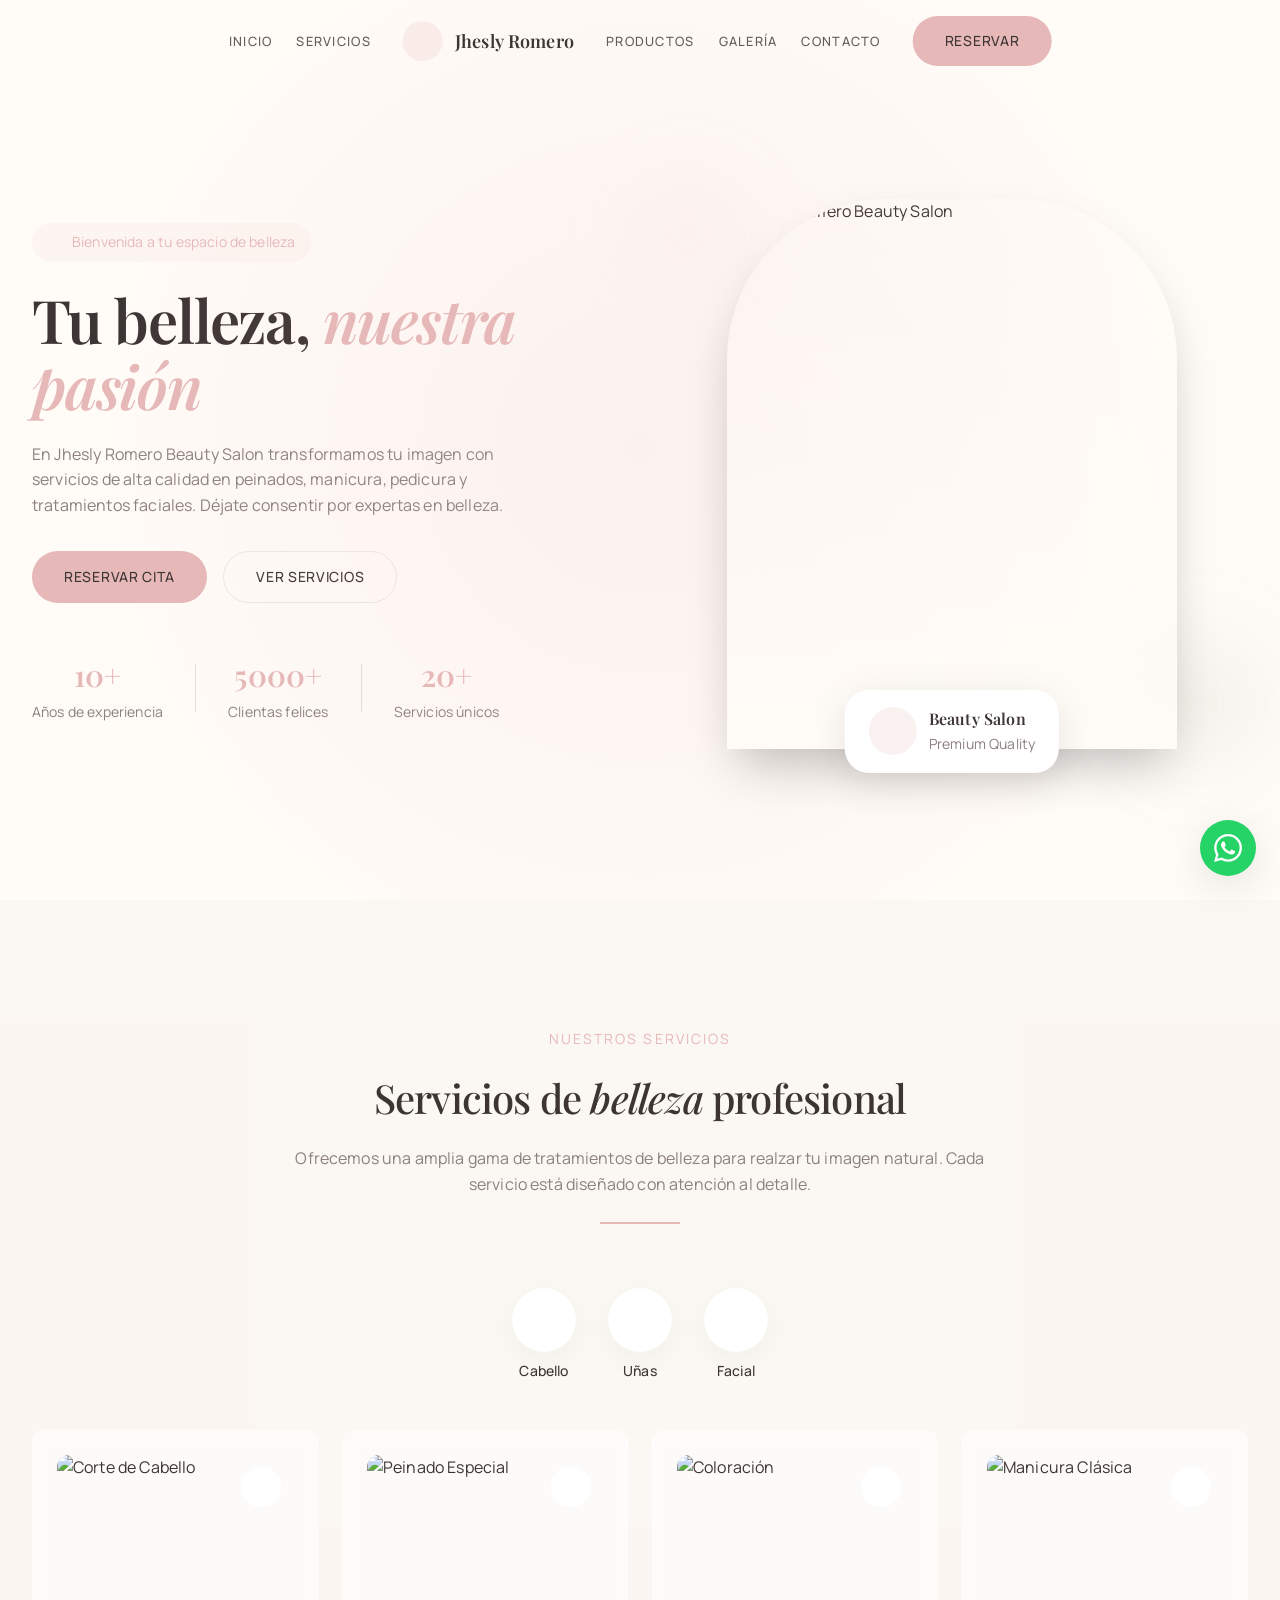
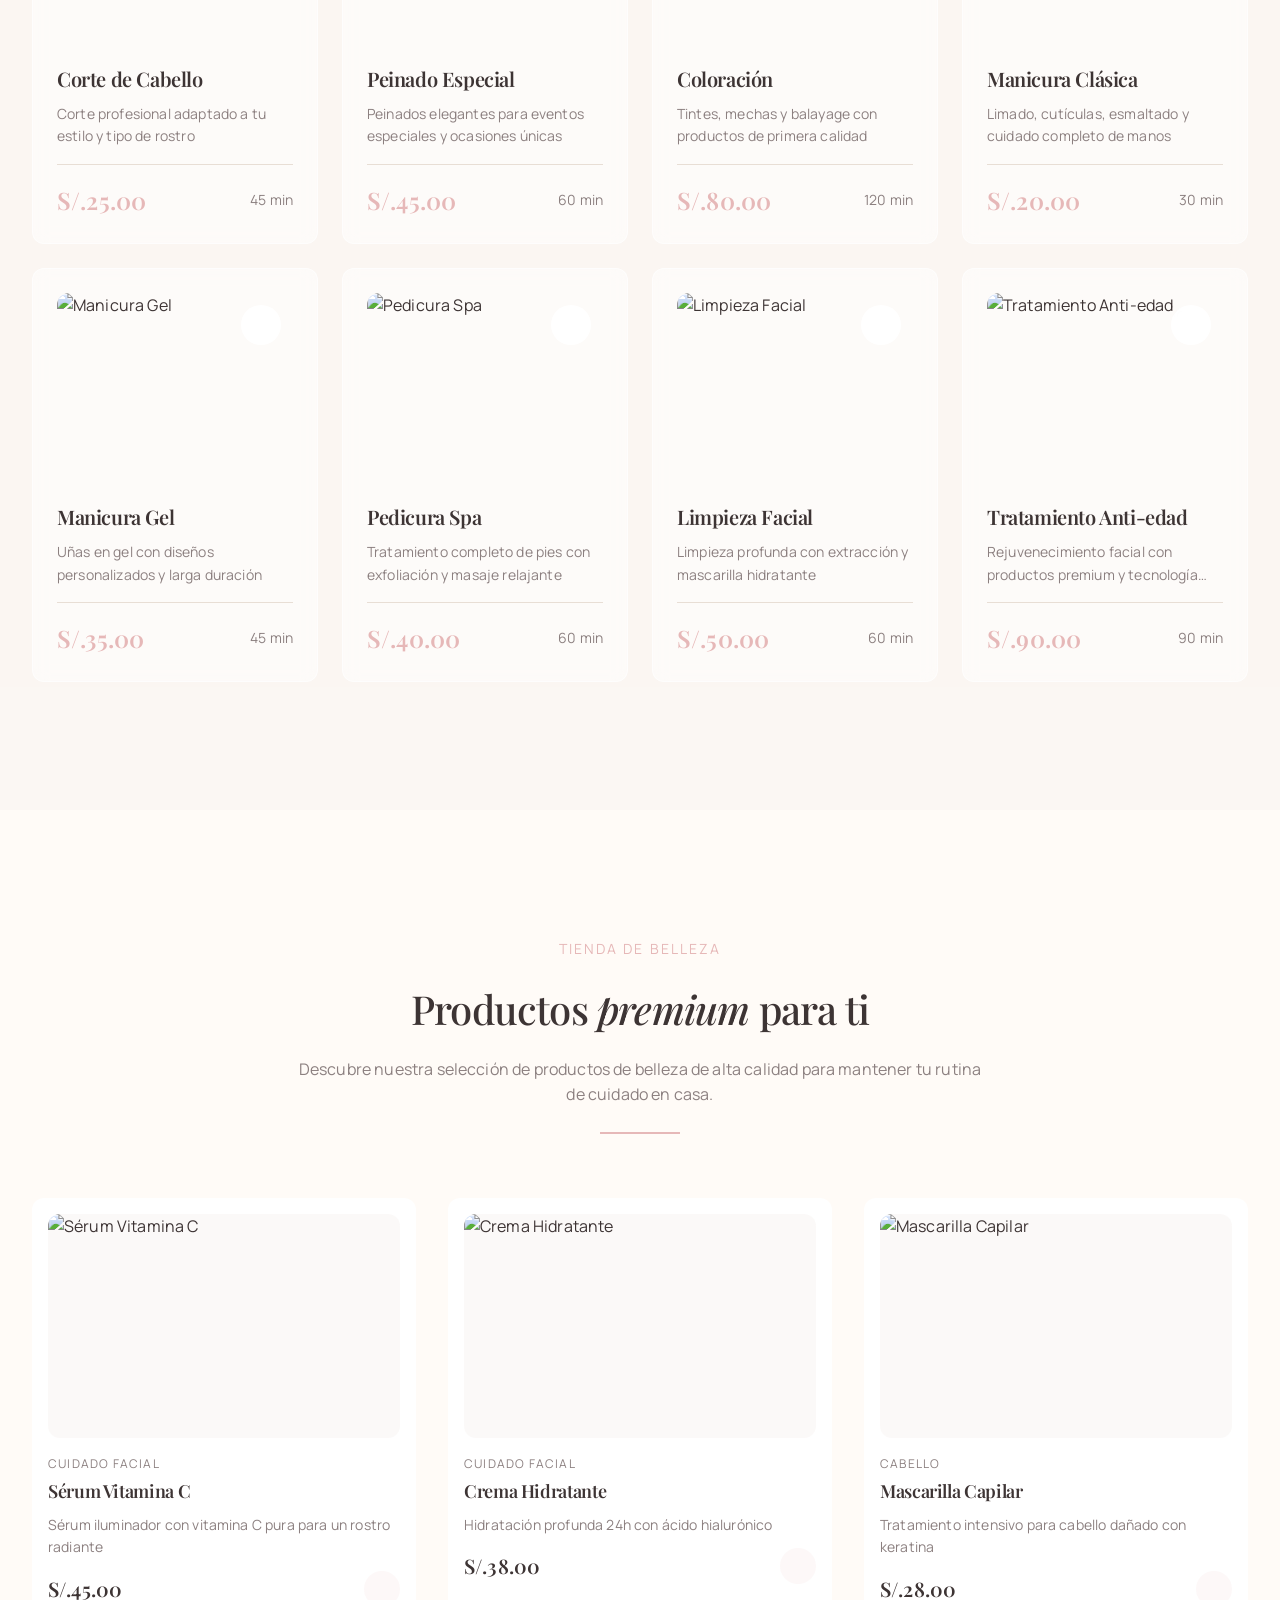
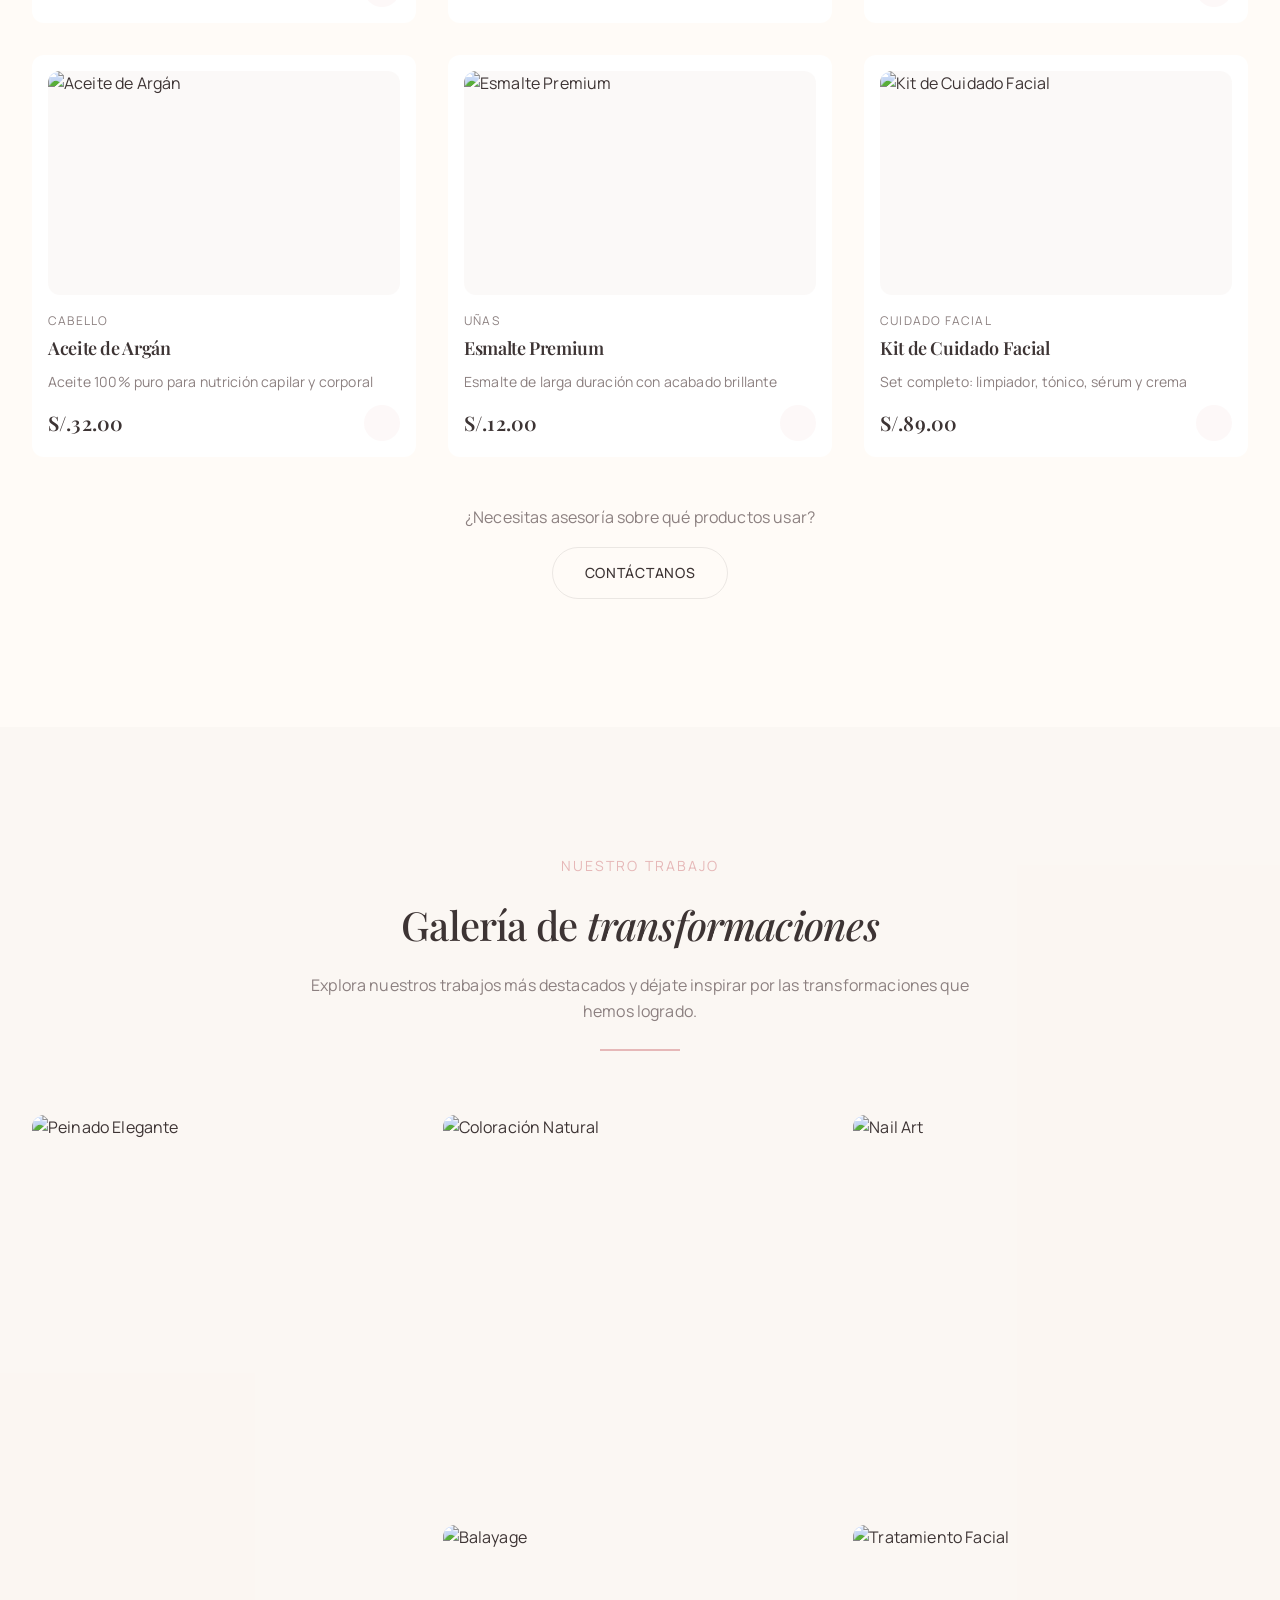
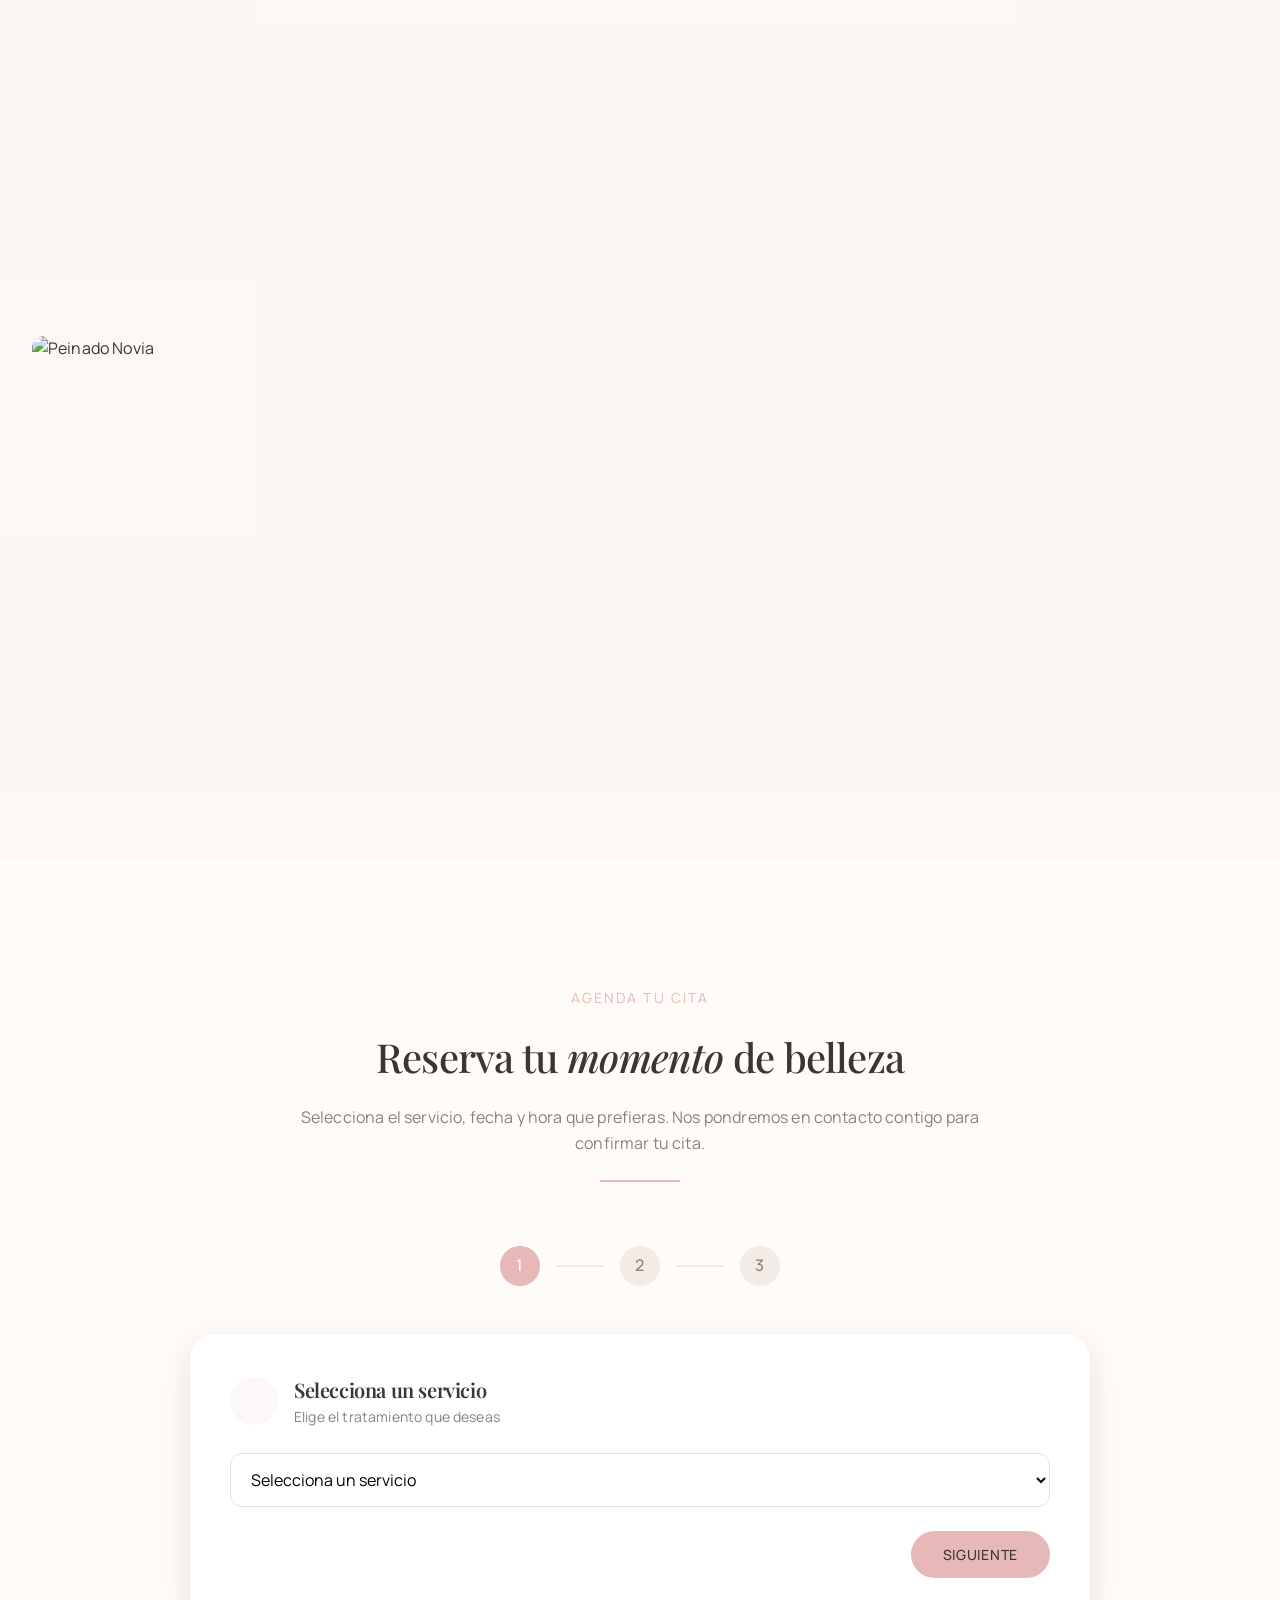
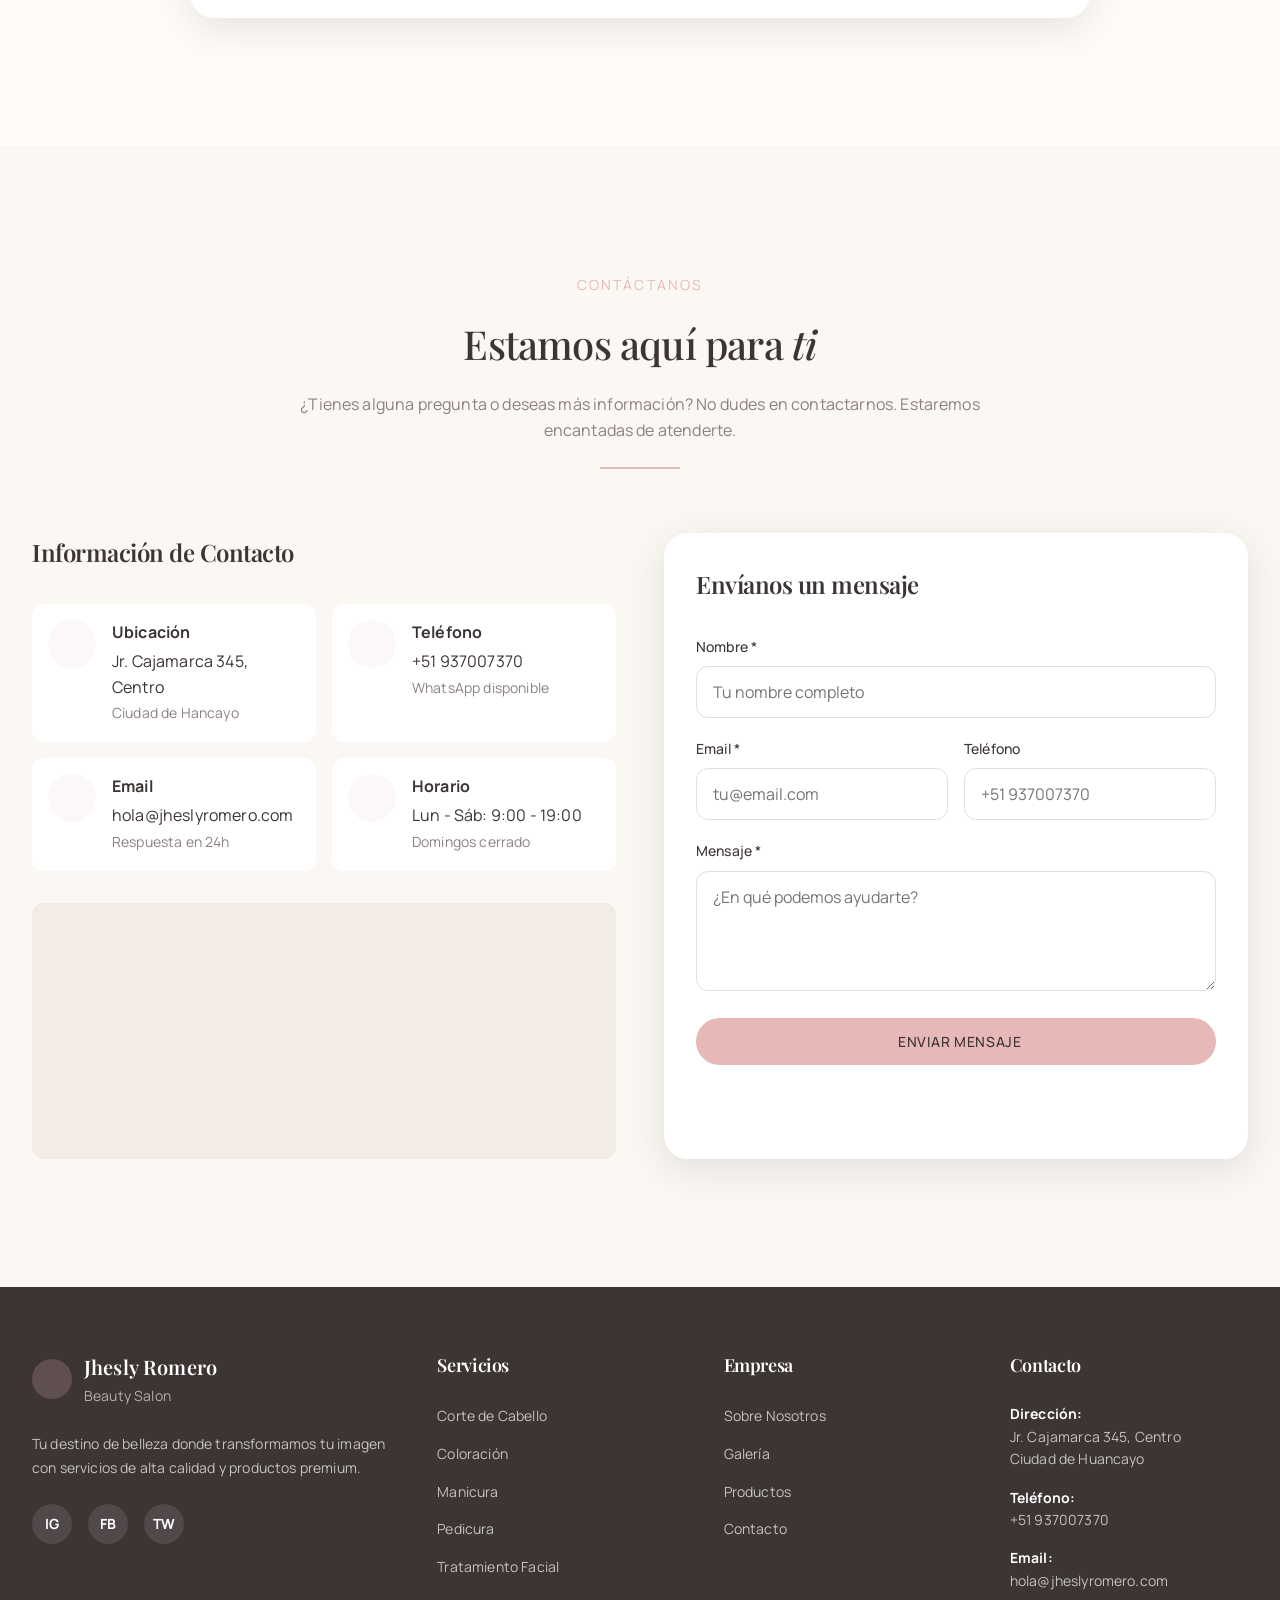
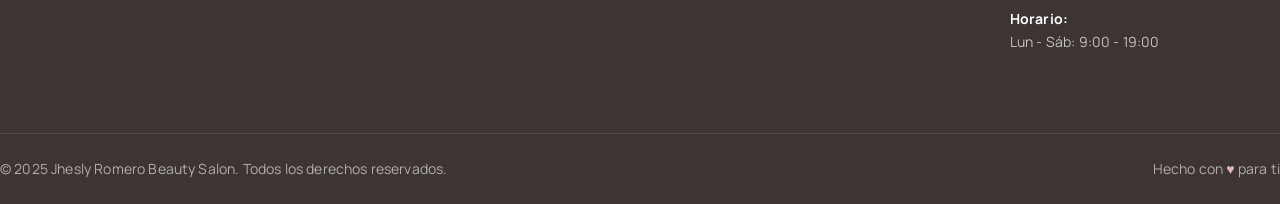
==== commit 216d61c2: "Add files via upload" ====
--- a/index.html
+++ b/index.html
@@ -605,8 +605,8 @@
                             <div class="info-icon"><i data-lucide="map-pin"></i></div>
                             <div>
                                 <strong>Ubicación</strong>
-                                <p>Av. Principal 123, Centro</p>
-                                <span>Ciudad de México, México</span>
+                                <p>Jr. Cajamarca 345, Centro</p>
+                                <span>Ciudad de Hancayo</span>
                             </div>
                         </div>
                         
@@ -723,7 +723,7 @@
                 
                 <div class="footer-contact">
                     <h4>Contacto</h4>
-                    <p><strong>Dirección:</strong><br>Av. Principal 123, Centro<br>Ciudad de México, México</p>
+                    <p><strong>Dirección:</strong><br>Jr. Cajamarca 345, Centro<br>Ciudad de Huancayo</p>
                     <p><strong>Teléfono:</strong><br>+51 937007370</p>
                     <p><strong>Email:</strong><br>hola@jheslyromero.com</p>
                     <p><strong>Horario:</strong><br>Lun - Sáb: 9:00 - 19:00</p>
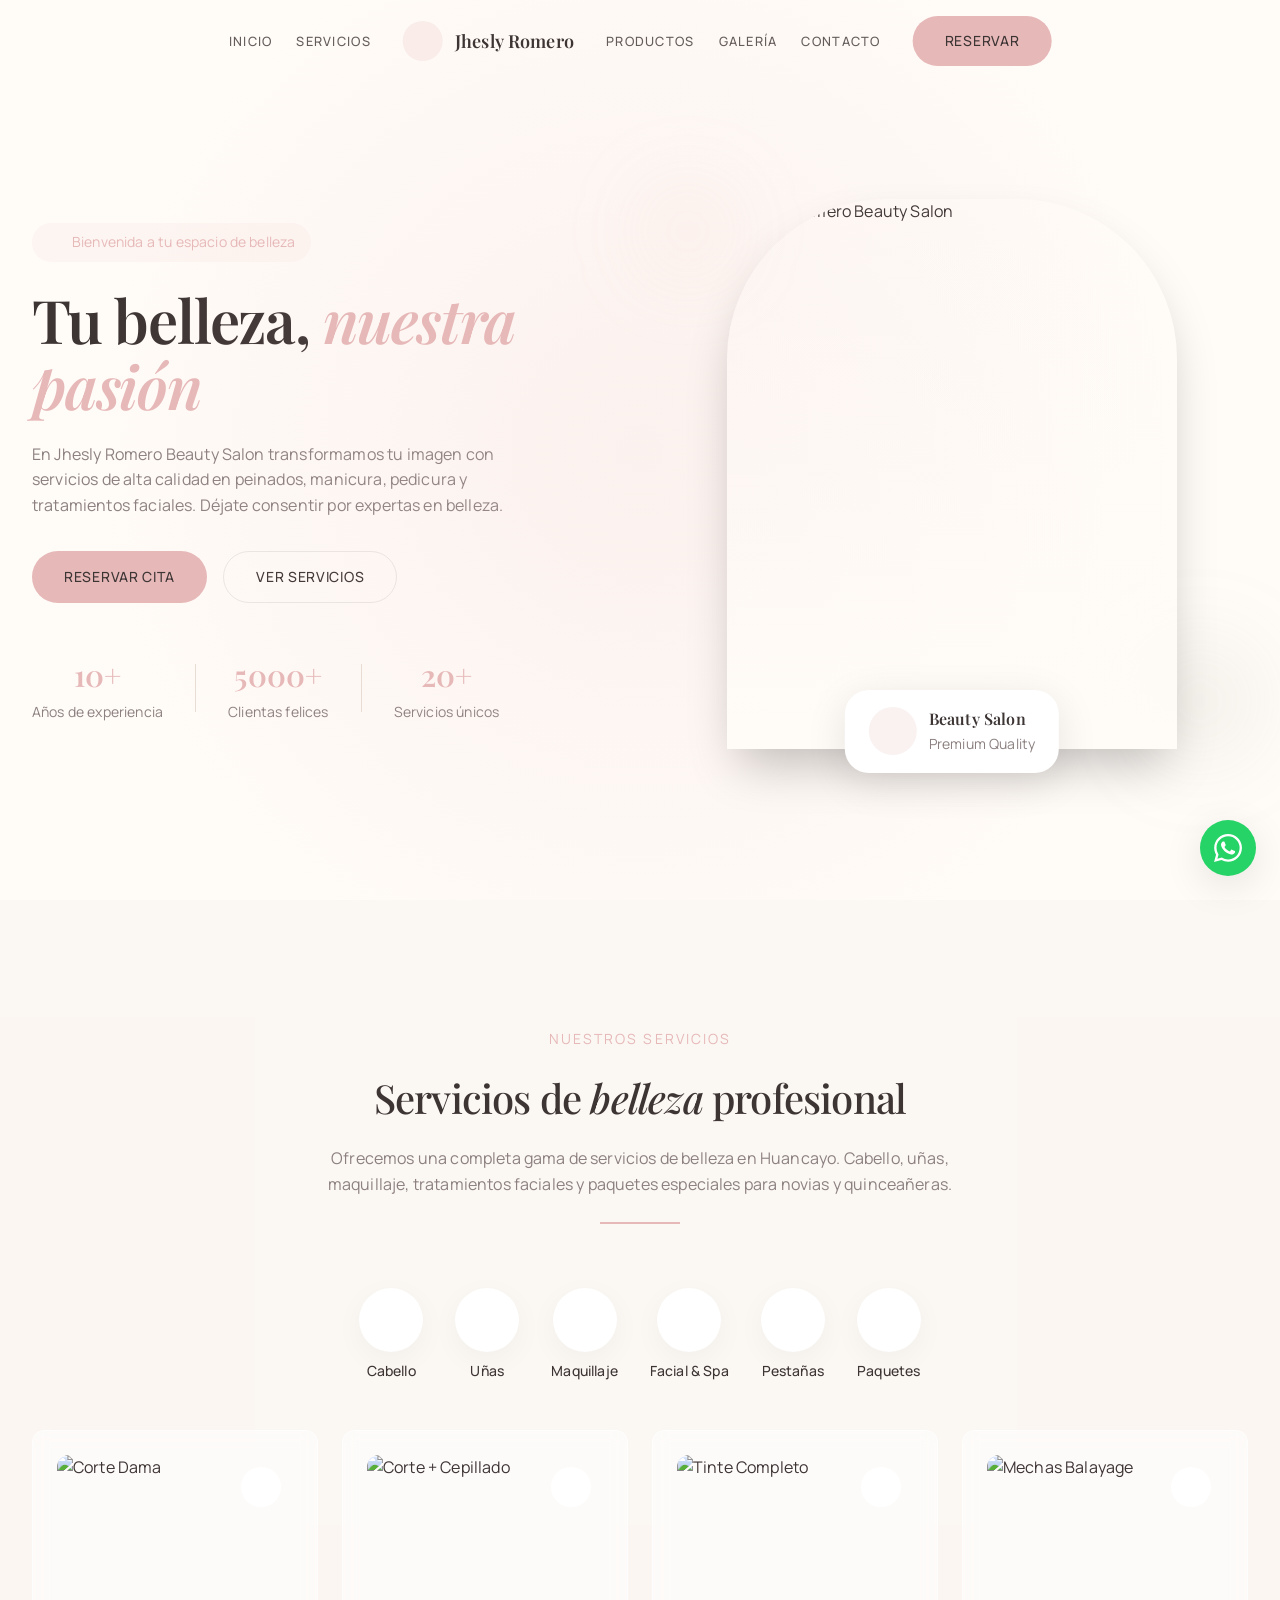
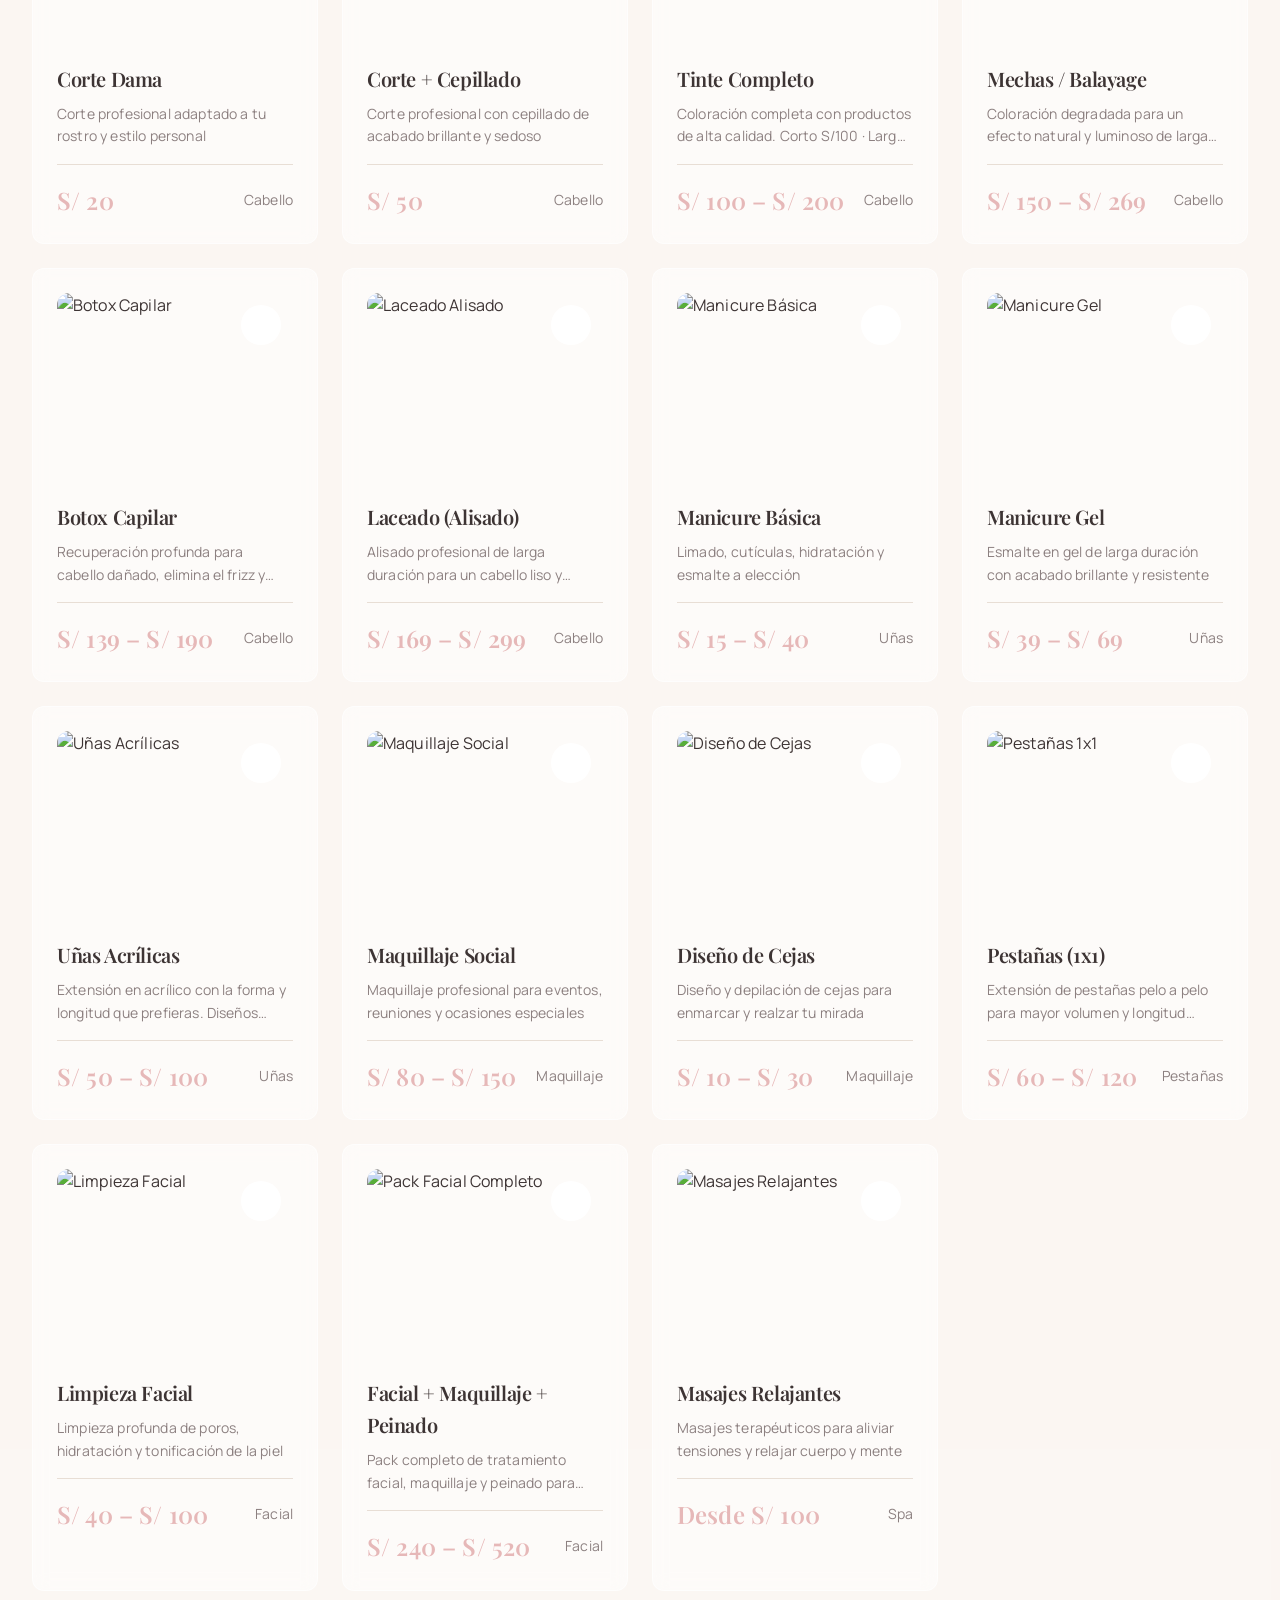
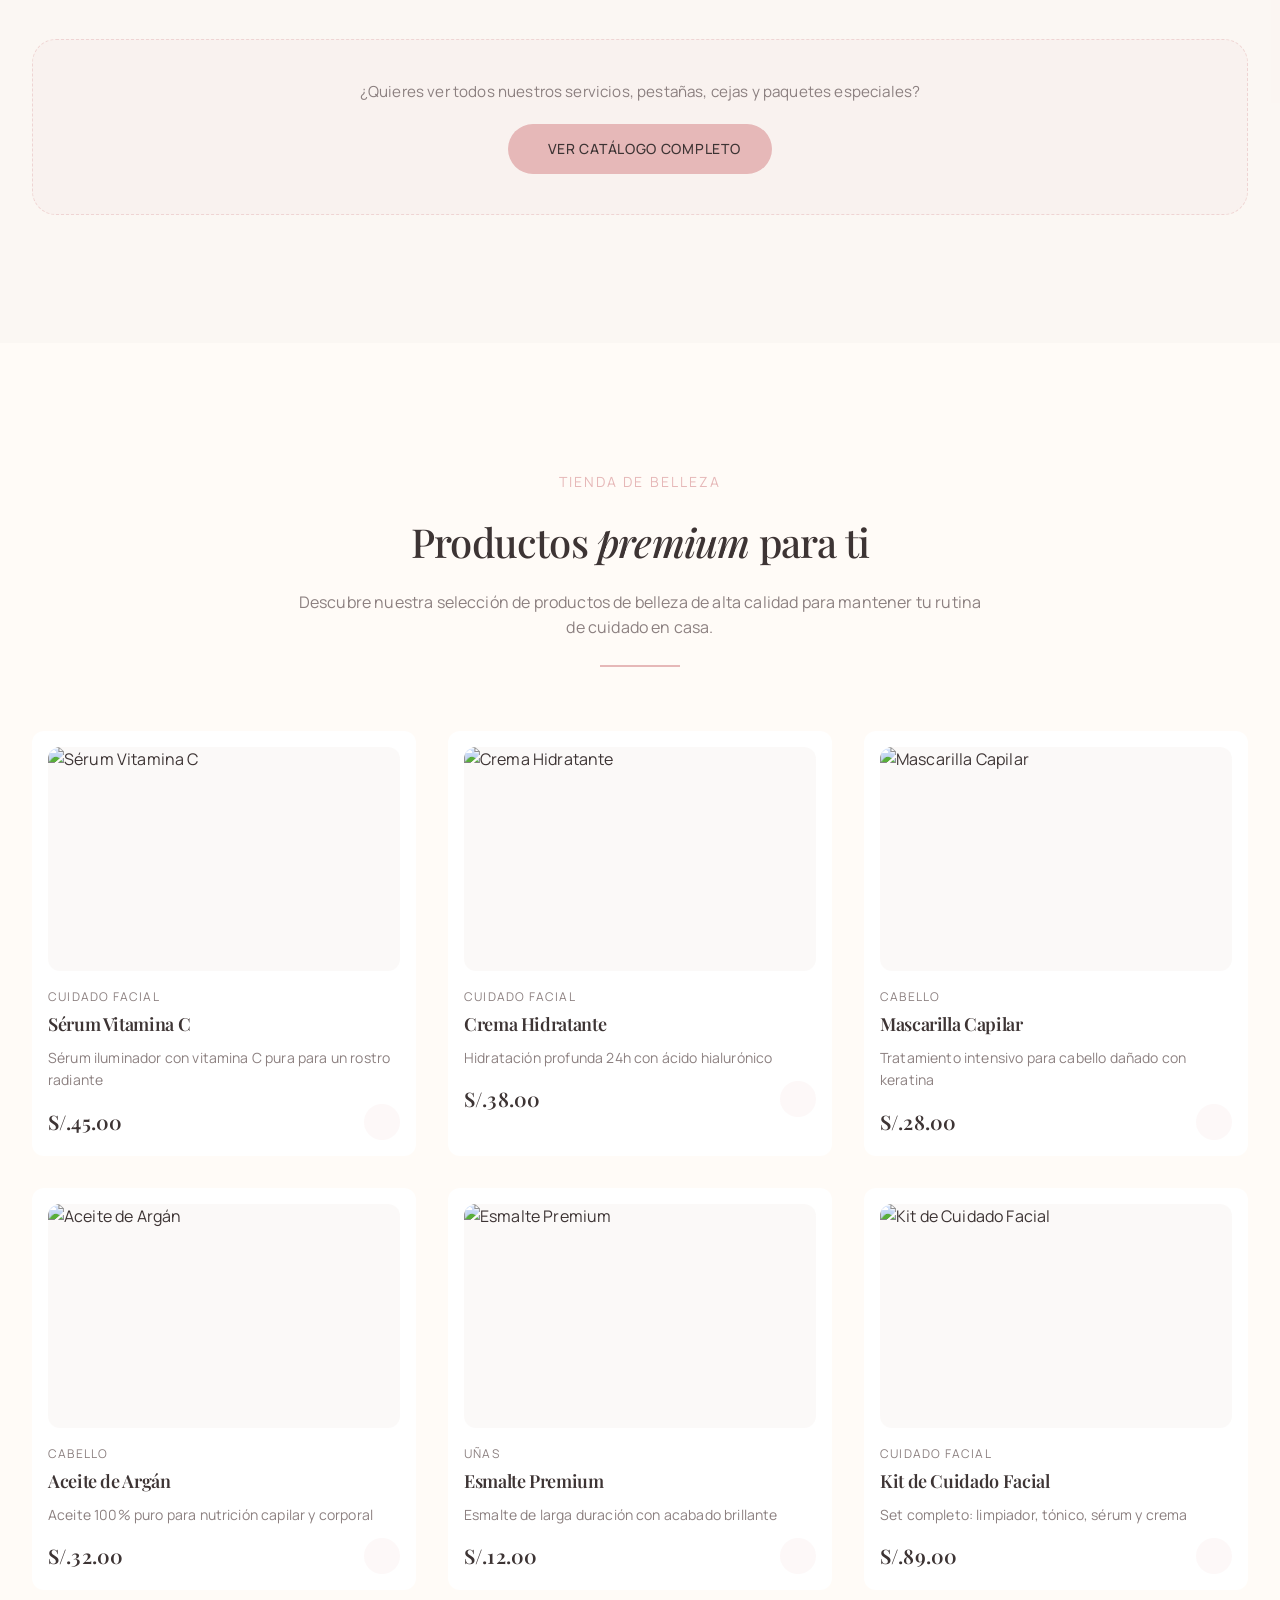
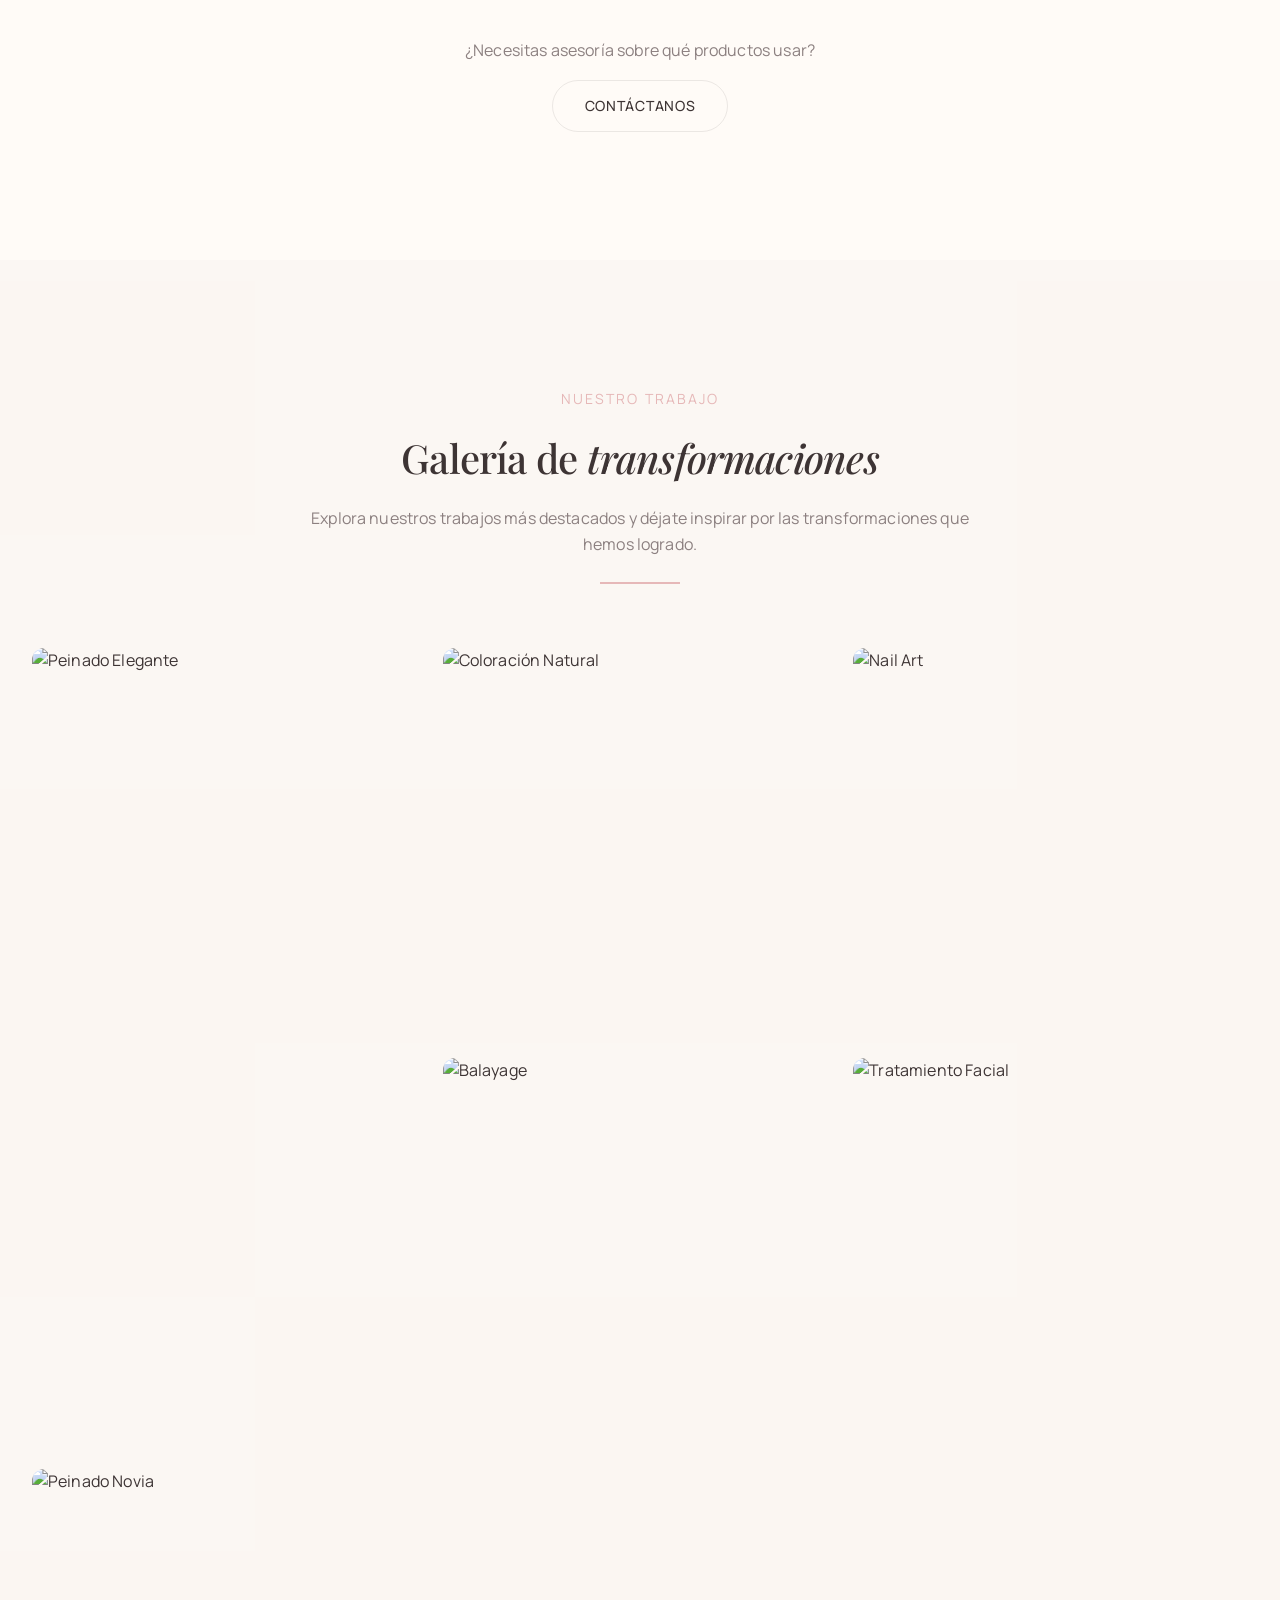
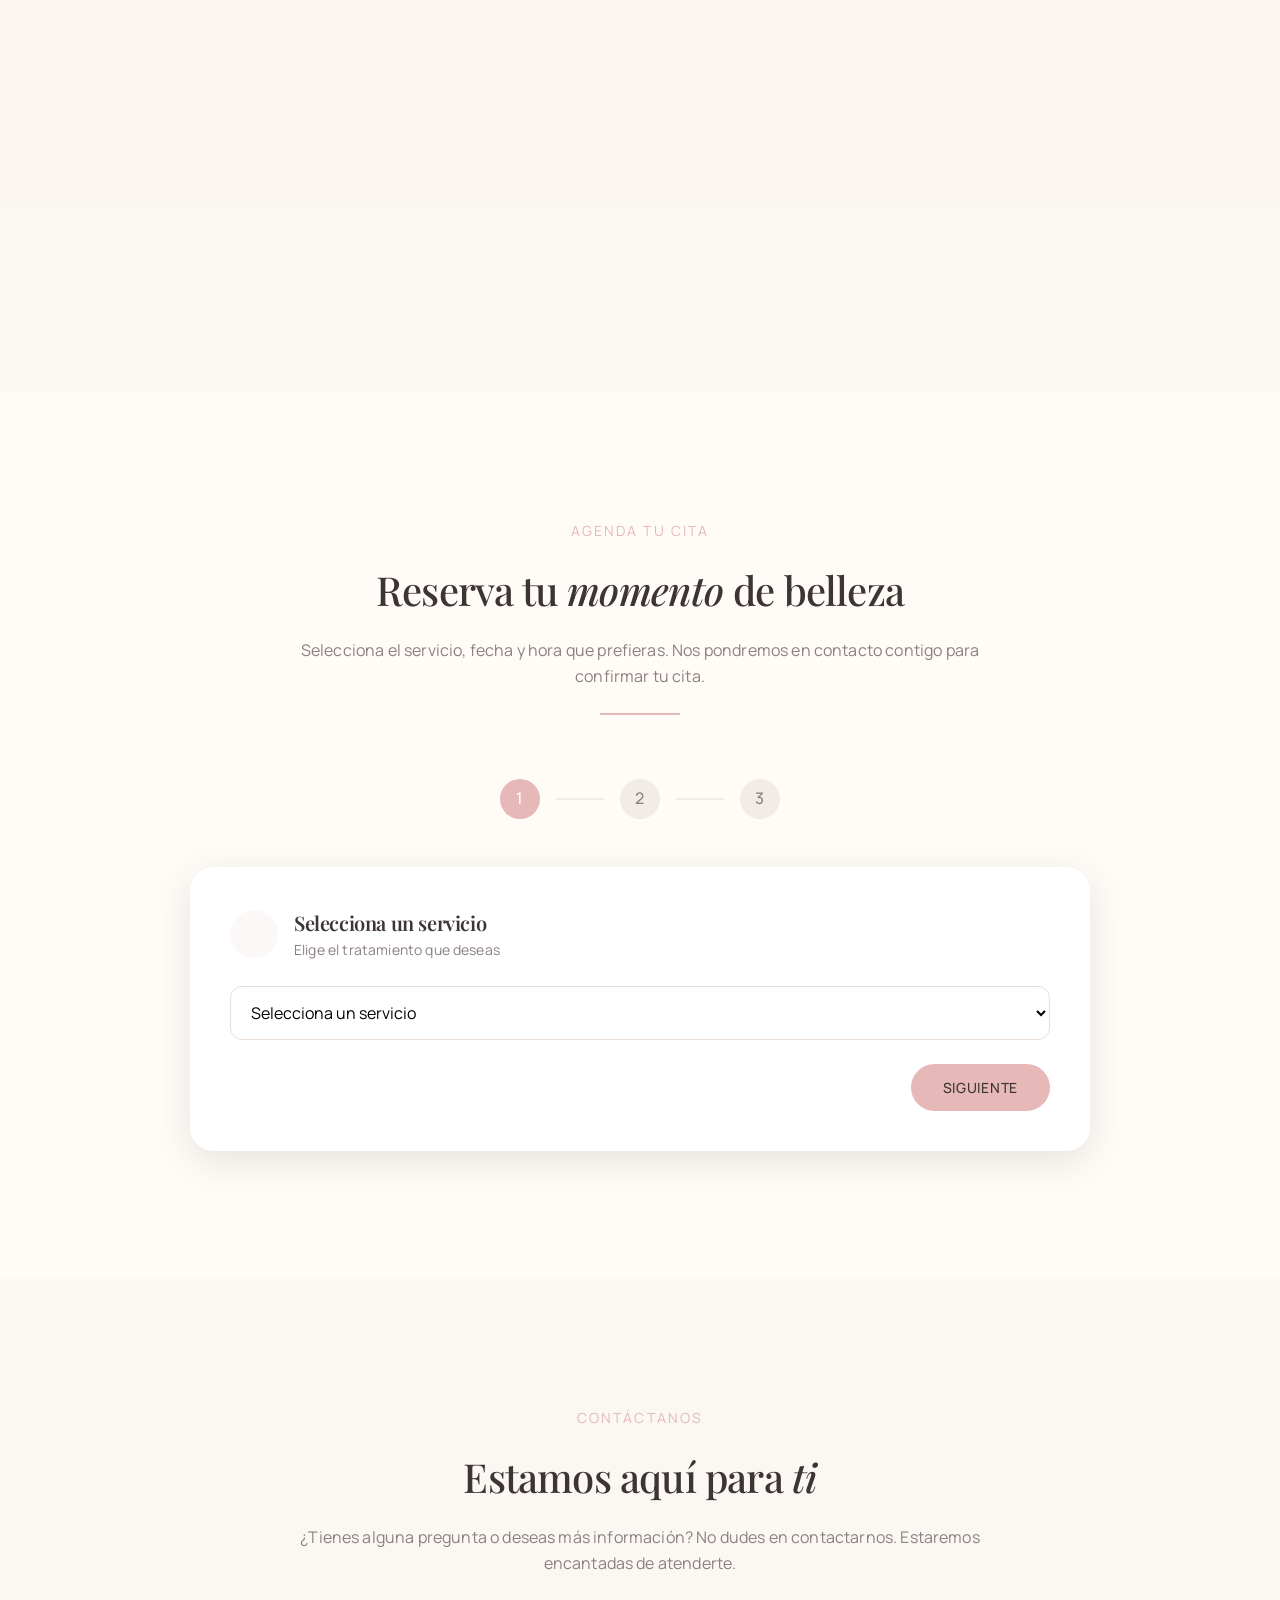
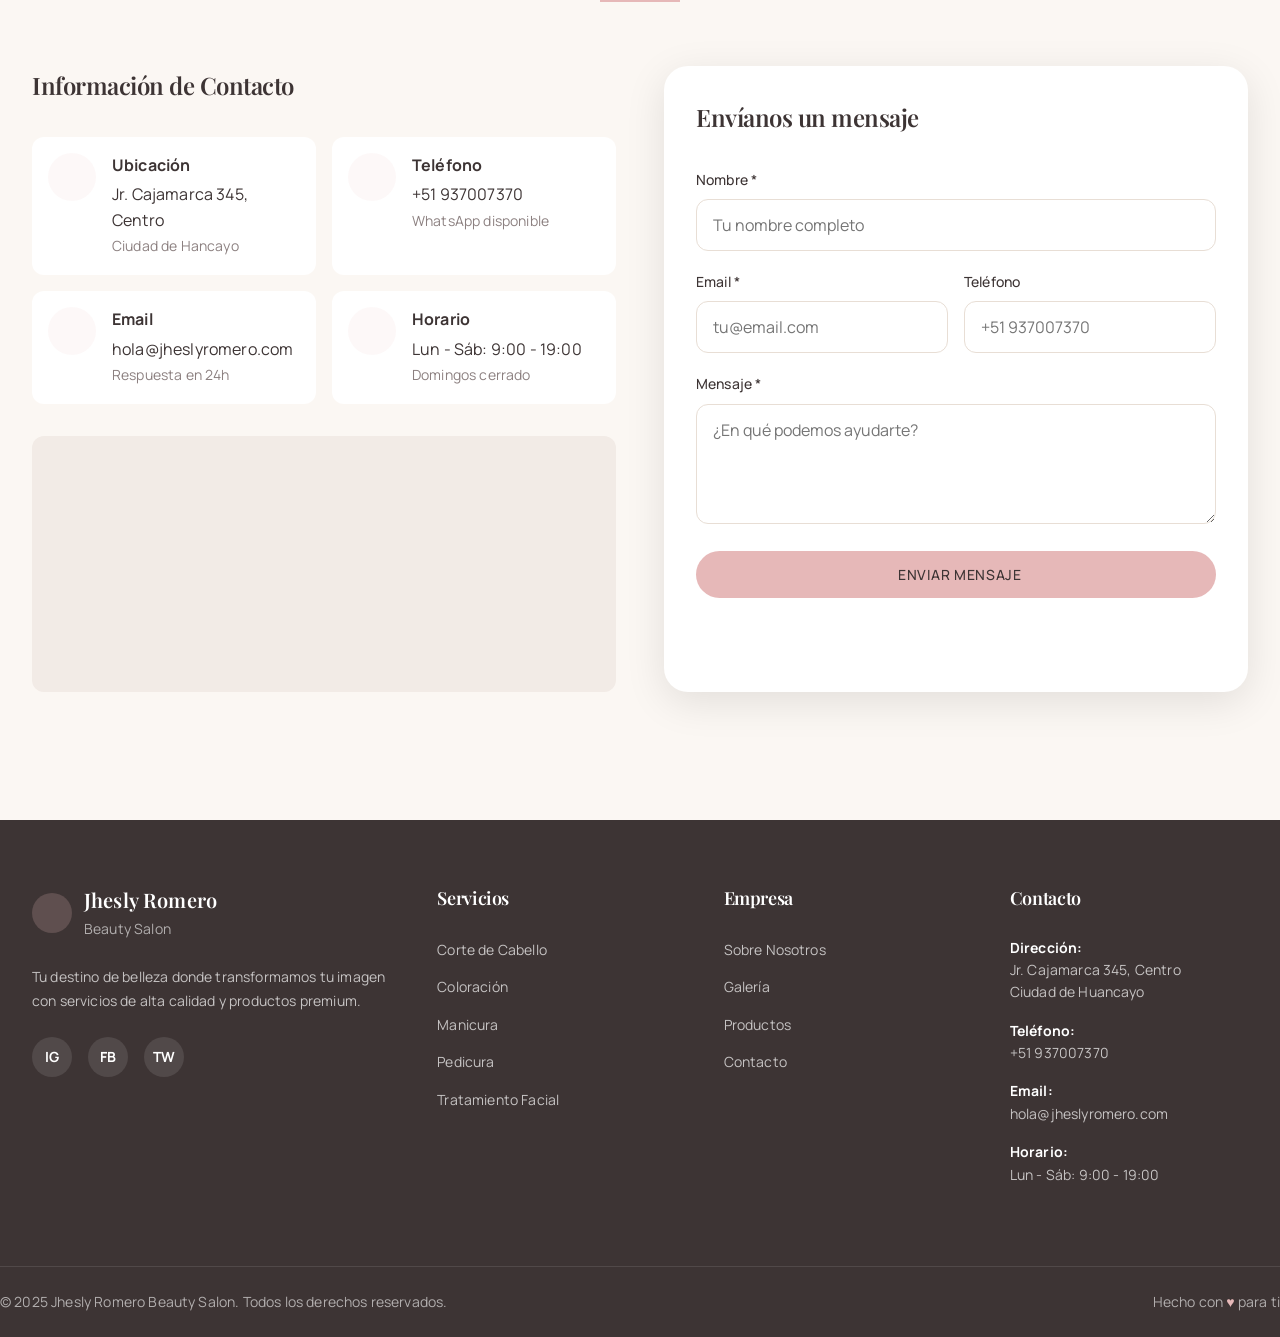
==== commit e8b8088d: "Add files via upload" ====
--- a/index.html
+++ b/index.html
@@ -24,7 +24,7 @@
         <div class="nav-container">
             <div class="nav-links-left">
                 <a href="#hero" class="nav-link">Inicio</a>
-                <a href="#services" class="nav-link">Servicios</a>
+                <a href="servicios.html" class="nav-link">Servicios</a>
             </div>
             
             <a href="#hero" class="nav-logo">
@@ -52,7 +52,7 @@
     <!-- Mobile Menu -->
     <div class="mobile-menu" id="mobileMenu">
         <a href="#hero" class="mobile-link">Inicio</a>
-        <a href="#services" class="mobile-link">Servicios</a>
+        <a href="servicios.html" class="mobile-link">Servicios</a>
         <a href="#products" class="mobile-link">Productos</a>
         <a href="#gallery" class="mobile-link">Galería</a>
         <a href="#contact" class="mobile-link">Contacto</a>
@@ -126,7 +126,7 @@
             <div class="section-header">
                 <span class="section-label">Nuestros Servicios</span>
                 <h2 class="section-title">Servicios de <span class="italic">belleza</span> profesional</h2>
-                <p class="section-description">Ofrecemos una amplia gama de tratamientos de belleza para realzar tu imagen natural. Cada servicio está diseñado con atención al detalle.</p>
+                <p class="section-description">Ofrecemos una completa gama de servicios de belleza en Huancayo. Cabello, uñas, maquillaje, tratamientos faciales y paquetes especiales para novias y quinceañeras.</p>
                 <div class="decorative-line"></div>
             </div>
             
@@ -140,123 +140,231 @@
                     <span>Uñas</span>
                 </div>
                 <div class="category">
-                    <div class="category-icon"><i data-lucide="sparkles"></i></div>
-                    <span>Facial</span>
+                    <div class="category-icon"><i data-lucide="wand-2"></i></div>
+                    <span>Maquillaje</span>
+                </div>
+                <div class="category">
+                    <div class="category-icon"><i data-lucide="heart"></i></div>
+                    <span>Facial & Spa</span>
+                </div>
+                <div class="category">
+                    <div class="category-icon"><i data-lucide="eye"></i></div>
+                    <span>Pestañas</span>
+                </div>
+                <div class="category">
+                    <div class="category-icon"><i data-lucide="gift"></i></div>
+                    <span>Paquetes</span>
                 </div>
             </div>
             
             <div class="services-grid">
-                <!-- Servicio 1 -->
-                <div class="service-card">
-                    <div class="service-image">
-                        <img src="https://images.unsplash.com/photo-1560869713-da86a9ec0744" alt="Corte de Cabello">
+                <!-- CABELLO -->
+                <div class="service-card">
+                    <div class="service-image">
+                        <img src="https://images.unsplash.com/photo-1560869713-da86a9ec0744" alt="Corte Dama">
                         <div class="service-icon"><i data-lucide="scissors"></i></div>
                     </div>
-                    <h3 class="service-name">Corte de Cabello</h3>
-                    <p class="service-description">Corte profesional adaptado a tu estilo y tipo de rostro</p>
-                    <div class="service-footer">
-                        <span class="service-price">S/.25.00</span>
-                        <span class="service-duration">45 min</span>
-                    </div>
-                </div>
-                
-                <!-- Servicio 2 -->
-                <div class="service-card">
-                    <div class="service-image">
-                        <img src="https://images.unsplash.com/photo-1522337360788-8b13dee7a37e" alt="Peinado Especial">
-                        <div class="service-icon"><i data-lucide="scissors"></i></div>
-                    </div>
-                    <h3 class="service-name">Peinado Especial</h3>
-                    <p class="service-description">Peinados elegantes para eventos especiales y ocasiones únicas</p>
-                    <div class="service-footer">
-                        <span class="service-price">S/.45.00</span>
-                        <span class="service-duration">60 min</span>
-                    </div>
-                </div>
-                
-                <!-- Servicio 3 -->
-                <div class="service-card">
-                    <div class="service-image">
-                        <img src="https://images.unsplash.com/photo-1562322140-8baeececf3df" alt="Coloración">
-                        <div class="service-icon"><i data-lucide="scissors"></i></div>
-                    </div>
-                    <h3 class="service-name">Coloración</h3>
-                    <p class="service-description">Tintes, mechas y balayage con productos de primera calidad</p>
-                    <div class="service-footer">
-                        <span class="service-price">S/.80.00</span>
-                        <span class="service-duration">120 min</span>
-                    </div>
-                </div>
-                
-                <!-- Servicio 4 -->
-                <div class="service-card">
-                    <div class="service-image">
-                        <img src="https://images.unsplash.com/photo-1604654894610-df63bc536371" alt="Manicura Clásica">
+                    <h3 class="service-name">Corte Dama</h3>
+                    <p class="service-description">Corte profesional adaptado a tu rostro y estilo personal</p>
+                    <div class="service-footer">
+                        <span class="service-price">S/ 20</span>
+                        <span class="service-duration">Cabello</span>
+                    </div>
+                </div>
+
+                <div class="service-card">
+                    <div class="service-image">
+                        <img src="https://images.unsplash.com/photo-1522337360788-8b13dee7a37e" alt="Corte + Cepillado">
+                        <div class="service-icon"><i data-lucide="wind"></i></div>
+                    </div>
+                    <h3 class="service-name">Corte + Cepillado</h3>
+                    <p class="service-description">Corte profesional con cepillado de acabado brillante y sedoso</p>
+                    <div class="service-footer">
+                        <span class="service-price">S/ 50</span>
+                        <span class="service-duration">Cabello</span>
+                    </div>
+                </div>
+
+                <div class="service-card">
+                    <div class="service-image">
+                        <img src="https://images.unsplash.com/photo-1562322140-8baeececf3df" alt="Tinte Completo">
+                        <div class="service-icon"><i data-lucide="droplets"></i></div>
+                    </div>
+                    <h3 class="service-name">Tinte Completo</h3>
+                    <p class="service-description">Coloración completa con productos de alta calidad. Corto S/100 · Largo S/200</p>
+                    <div class="service-footer">
+                        <span class="service-price">S/ 100 – S/ 200</span>
+                        <span class="service-duration">Cabello</span>
+                    </div>
+                </div>
+
+                <div class="service-card">
+                    <div class="service-image">
+                        <img src="https://images.unsplash.com/photo-1599316329891-19df7fa9580d" alt="Mechas Balayage">
+                        <div class="service-icon"><i data-lucide="sparkles"></i></div>
+                    </div>
+                    <h3 class="service-name">Mechas / Balayage</h3>
+                    <p class="service-description">Coloración degradada para un efecto natural y luminoso de larga duración</p>
+                    <div class="service-footer">
+                        <span class="service-price">S/ 150 – S/ 269</span>
+                        <span class="service-duration">Cabello</span>
+                    </div>
+                </div>
+
+                <div class="service-card">
+                    <div class="service-image">
+                        <img src="https://images.unsplash.com/photo-1487412947147-5cebf100ffc2" alt="Botox Capilar">
+                        <div class="service-icon"><i data-lucide="zap"></i></div>
+                    </div>
+                    <h3 class="service-name">Botox Capilar</h3>
+                    <p class="service-description">Recuperación profunda para cabello dañado, elimina el frizz y devuelve el brillo</p>
+                    <div class="service-footer">
+                        <span class="service-price">S/ 139 – S/ 190</span>
+                        <span class="service-duration">Cabello</span>
+                    </div>
+                </div>
+
+                <div class="service-card">
+                    <div class="service-image">
+                        <img src="https://images.unsplash.com/photo-1522337360788-8b13dee7a37e" alt="Laceado Alisado">
+                        <div class="service-icon"><i data-lucide="align-left"></i></div>
+                    </div>
+                    <h3 class="service-name">Laceado (Alisado)</h3>
+                    <p class="service-description">Alisado profesional de larga duración para un cabello liso y manejable</p>
+                    <div class="service-footer">
+                        <span class="service-price">S/ 169 – S/ 299</span>
+                        <span class="service-duration">Cabello</span>
+                    </div>
+                </div>
+
+                <!-- UÑAS -->
+                <div class="service-card">
+                    <div class="service-image">
+                        <img src="https://images.unsplash.com/photo-1604654894610-df63bc536371" alt="Manicure Básica">
                         <div class="service-icon"><i data-lucide="hand"></i></div>
                     </div>
-                    <h3 class="service-name">Manicura Clásica</h3>
-                    <p class="service-description">Limado, cutículas, esmaltado y cuidado completo de manos</p>
-                    <div class="service-footer">
-                        <span class="service-price">S/.20.00</span>
-                        <span class="service-duration">30 min</span>
-                    </div>
-                </div>
-                
-                <!-- Servicio 5 -->
-                <div class="service-card">
-                    <div class="service-image">
-                        <img src="https://images.unsplash.com/photo-1519014816548-bf5fe059798b" alt="Manicura Gel">
-                        <div class="service-icon"><i data-lucide="hand"></i></div>
-                    </div>
-                    <h3 class="service-name">Manicura Gel</h3>
-                    <p class="service-description">Uñas en gel con diseños personalizados y larga duración</p>
-                    <div class="service-footer">
-                        <span class="service-price">S/.35.00</span>
-                        <span class="service-duration">45 min</span>
-                    </div>
-                </div>
-                
-                <!-- Servicio 6 -->
-                <div class="service-card">
-                    <div class="service-image">
-                        <img src="https://images.unsplash.com/photo-1516975080664-ed2fc6a32937" alt="Pedicura Spa">
-                        <div class="service-icon"><i data-lucide="hand"></i></div>
-                    </div>
-                    <h3 class="service-name">Pedicura Spa</h3>
-                    <p class="service-description">Tratamiento completo de pies con exfoliación y masaje relajante</p>
-                    <div class="service-footer">
-                        <span class="service-price">S/.40.00</span>
-                        <span class="service-duration">60 min</span>
-                    </div>
-                </div>
-                
-                <!-- Servicio 7 -->
+                    <h3 class="service-name">Manicure Básica</h3>
+                    <p class="service-description">Limado, cutículas, hidratación y esmalte a elección</p>
+                    <div class="service-footer">
+                        <span class="service-price">S/ 15 – S/ 40</span>
+                        <span class="service-duration">Uñas</span>
+                    </div>
+                </div>
+
+                <div class="service-card">
+                    <div class="service-image">
+                        <img src="https://images.unsplash.com/photo-1519014816548-bf5fe059798b" alt="Manicure Gel">
+                        <div class="service-icon"><i data-lucide="gem"></i></div>
+                    </div>
+                    <h3 class="service-name">Manicure Gel</h3>
+                    <p class="service-description">Esmalte en gel de larga duración con acabado brillante y resistente</p>
+                    <div class="service-footer">
+                        <span class="service-price">S/ 39 – S/ 69</span>
+                        <span class="service-duration">Uñas</span>
+                    </div>
+                </div>
+
+                <div class="service-card">
+                    <div class="service-image">
+                        <img src="https://images.unsplash.com/photo-1585128792020-803d29415281" alt="Uñas Acrílicas">
+                        <div class="service-icon"><i data-lucide="star"></i></div>
+                    </div>
+                    <h3 class="service-name">Uñas Acrílicas</h3>
+                    <p class="service-description">Extensión en acrílico con la forma y longitud que prefieras. Diseños +S/10</p>
+                    <div class="service-footer">
+                        <span class="service-price">S/ 50 – S/ 100</span>
+                        <span class="service-duration">Uñas</span>
+                    </div>
+                </div>
+
+                <!-- MAQUILLAJE -->
+                <div class="service-card">
+                    <div class="service-image">
+                        <img src="https://images.unsplash.com/photo-1487412947147-5cebf100ffc2" alt="Maquillaje Social">
+                        <div class="service-icon"><i data-lucide="sparkles"></i></div>
+                    </div>
+                    <h3 class="service-name">Maquillaje Social</h3>
+                    <p class="service-description">Maquillaje profesional para eventos, reuniones y ocasiones especiales</p>
+                    <div class="service-footer">
+                        <span class="service-price">S/ 80 – S/ 150</span>
+                        <span class="service-duration">Maquillaje</span>
+                    </div>
+                </div>
+
+                <div class="service-card">
+                    <div class="service-image">
+                        <img src="https://images.unsplash.com/photo-1570172619644-dfd03ed5d881" alt="Diseño de Cejas">
+                        <div class="service-icon"><i data-lucide="pencil"></i></div>
+                    </div>
+                    <h3 class="service-name">Diseño de Cejas</h3>
+                    <p class="service-description">Diseño y depilación de cejas para enmarcar y realzar tu mirada</p>
+                    <div class="service-footer">
+                        <span class="service-price">S/ 10 – S/ 30</span>
+                        <span class="service-duration">Maquillaje</span>
+                    </div>
+                </div>
+
+                <div class="service-card">
+                    <div class="service-image">
+                        <img src="https://images.unsplash.com/photo-1516975080664-ed2fc6a32937" alt="Pestañas 1x1">
+                        <div class="service-icon"><i data-lucide="eye"></i></div>
+                    </div>
+                    <h3 class="service-name">Pestañas (1x1)</h3>
+                    <p class="service-description">Extensión de pestañas pelo a pelo para mayor volumen y longitud natural</p>
+                    <div class="service-footer">
+                        <span class="service-price">S/ 60 – S/ 120</span>
+                        <span class="service-duration">Pestañas</span>
+                    </div>
+                </div>
+
+                <!-- FACIAL & SPA -->
                 <div class="service-card">
                     <div class="service-image">
                         <img src="https://images.unsplash.com/photo-1570172619644-dfd03ed5d881" alt="Limpieza Facial">
-                        <div class="service-icon"><i data-lucide="sparkles"></i></div>
+                        <div class="service-icon"><i data-lucide="droplet"></i></div>
                     </div>
                     <h3 class="service-name">Limpieza Facial</h3>
-                    <p class="service-description">Limpieza profunda con extracción y mascarilla hidratante</p>
-                    <div class="service-footer">
-                        <span class="service-price">S/.50.00</span>
-                        <span class="service-duration">60 min</span>
-                    </div>
-                </div>
-                
-                <!-- Servicio 8 -->
-                <div class="service-card">
-                    <div class="service-image">
-                        <img src="https://images.unsplash.com/photo-1487412947147-5cebf100ffc2" alt="Tratamiento Anti-edad">
-                        <div class="service-icon"><i data-lucide="sparkles"></i></div>
-                    </div>
-                    <h3 class="service-name">Tratamiento Anti-edad</h3>
-                    <p class="service-description">Rejuvenecimiento facial con productos premium y tecnología avanzada</p>
-                    <div class="service-footer">
-                        <span class="service-price">S/.90.00</span>
-                        <span class="service-duration">90 min</span>
-                    </div>
-                </div>
+                    <p class="service-description">Limpieza profunda de poros, hidratación y tonificación de la piel</p>
+                    <div class="service-footer">
+                        <span class="service-price">S/ 40 – S/ 100</span>
+                        <span class="service-duration">Facial</span>
+                    </div>
+                </div>
+
+                <div class="service-card">
+                    <div class="service-image">
+                        <img src="https://images.unsplash.com/photo-1560869713-da86a9ec0744" alt="Pack Facial Completo">
+                        <div class="service-icon"><i data-lucide="award"></i></div>
+                    </div>
+                    <h3 class="service-name">Facial + Maquillaje + Peinado</h3>
+                    <p class="service-description">Pack completo de tratamiento facial, maquillaje y peinado para lucir radiante</p>
+                    <div class="service-footer">
+                        <span class="service-price">S/ 240 – S/ 520</span>
+                        <span class="service-duration">Facial</span>
+                    </div>
+                </div>
+
+                <div class="service-card">
+                    <div class="service-image">
+                        <img src="https://images.unsplash.com/photo-1522337360788-8b13dee7a37e" alt="Masajes Relajantes">
+                        <div class="service-icon"><i data-lucide="moon"></i></div>
+                    </div>
+                    <h3 class="service-name">Masajes Relajantes</h3>
+                    <p class="service-description">Masajes terapéuticos para aliviar tensiones y relajar cuerpo y mente</p>
+                    <div class="service-footer">
+                        <span class="service-price">Desde S/ 100</span>
+                        <span class="service-duration">Spa</span>
+                    </div>
+                </div>
+            </div>
+
+            <!-- Ver todos los servicios CTA -->
+            <div class="services-cta">
+                <p>¿Quieres ver todos nuestros servicios, pestañas, cejas y paquetes especiales?</p>
+                <a href="servicios.html" class="btn-primary">
+                    <i data-lucide="arrow-right"></i>
+                    Ver catálogo completo
+                </a>
             </div>
         </div>
     </section>
@@ -466,14 +574,47 @@
                         
                         <select id="serviceSelect" class="form-input" required>
                             <option value="">Selecciona un servicio</option>
-                            <option value="corte">Corte de Cabello - S/.25.00 (45 min)</option>
-                            <option value="peinado">Peinado Especial - S/.45.00 (60 min)</option>
-                            <option value="coloracion">Coloración - S/.80.00 (120 min)</option>
-                            <option value="manicura">Manicura Clásica - S/.20.00 (30 min)</option>
-                            <option value="manicura-gel">Manicura Gel - S/.35.00 (45 min)</option>
-                            <option value="pedicura">Pedicura Spa - S/.40.00 (60 min)</option>
-                            <option value="facial">Limpieza Facial - S/.50.00 (60 min)</option>
-                            <option value="antiedad">Tratamiento Anti-edad - S/.90.00 (90 min)</option>
+                            <optgroup label="✂ Cabello">
+                                <option value="corte-dama">Corte Dama — S/ 20</option>
+                                <option value="corte-cepillado">Corte + Cepillado — S/ 50</option>
+                                <option value="tinte-corto">Tinte Completo Cabello Corto — S/ 100</option>
+                                <option value="tinte-largo">Tinte Completo Cabello Largo — S/ 200</option>
+                                <option value="mechas">Mechas / Balayage — S/ 150 a S/ 269</option>
+                                <option value="botox">Botox Capilar — S/ 139 a S/ 190</option>
+                                <option value="laceado">Laceado (Alisado) — S/ 169 a S/ 299</option>
+                            </optgroup>
+                            <optgroup label="💅 Uñas">
+                                <option value="manicure-basica">Manicure Básica — S/ 15 a S/ 40</option>
+                                <option value="manicure-gel">Manicure Gel — S/ 39 a S/ 69</option>
+                                <option value="unas-acrilicas">Uñas Acrílicas — S/ 50 a S/ 100</option>
+                                <option value="disenos-especiales">Diseños Especiales — +S/ 10 a S/ 30</option>
+                            </optgroup>
+                            <optgroup label="✨ Maquillaje & Cejas">
+                                <option value="maquillaje-social">Maquillaje Social — S/ 80 a S/ 150</option>
+                                <option value="diseno-cejas">Diseño de Cejas — S/ 10 a S/ 30</option>
+                                <option value="pestanas-1x1">Pestañas (1x1) — S/ 60 a S/ 120</option>
+                            </optgroup>
+                            <optgroup label="🌿 Facial & Spa">
+                                <option value="limpieza-facial">Limpieza Facial — S/ 40 a S/ 100</option>
+                                <option value="facial-completo">Facial + Maquillaje + Peinado — S/ 240 a S/ 520</option>
+                                <option value="masajes">Masajes Relajantes — Desde S/ 100</option>
+                            </optgroup>
+                            <optgroup label="👁 Pestañas & Cejas">
+                                <option value="lifting-pestanas">Lifting de Pestañas + Efecto Rímel — S/ 70</option>
+                                <option value="pestanas-punto">Pestañas Punto a Punto — S/ 45</option>
+                                <option value="extensiones-clasicas">Extensiones de Pestañas 1x1 — S/ 100</option>
+                                <option value="extensiones-volumen">Extensiones Volumen (Premium) — S/ 120</option>
+                                <option value="extensiones-anime">Extensiones Tecnológicas Anime — S/ 150</option>
+                                <option value="extensiones-hawaianas">Extensiones Hawaianas — S/ 120</option>
+                                <option value="laminado-cejas">Laminado de Cejas — S/ 40</option>
+                                <option value="planchado-cejas">Planchado de Cejas — S/ 35</option>
+                                <option value="rizado-pestanas">Rizado Permanente de Pestañas — S/ 40</option>
+                            </optgroup>
+                            <optgroup label="🎁 Paquetes">
+                                <option value="pack-basico-novia">Pack Básico Novia — S/ 299</option>
+                                <option value="luxury-bride">Paquete Luxury Bride — S/ 650</option>
+                                <option value="princess-15">Paquete Quinceañera Princess 15 — S/ 350</option>
+                            </optgroup>
                         </select>
                         
                         <div class="form-buttons">
@@ -740,7 +881,7 @@
     </footer>
 
     <!-- WHATSAPP BUTTON -->
-    <a href="https://wa.me/937007370?text=Hola!%20Me%20gustaría%20agendar%20una%20cita%20en%20Jhesly%20Romero%20Beauty%20Salon" 
+    <a href="https://wa.me/937000000?text=Hola!%20Me%20gustaría%20agendar%20una%20cita%20en%20Jhesly%20Romero%20Beauty%20Salon" 
        target="_blank" 
        class="whatsapp-btn"
        aria-label="Contactar por WhatsApp">
@@ -761,4 +902,4 @@
     <!-- JavaScript -->
     <script src="script.js"></script>
 </body>
-</html>
+</html>
--- a/styles.css
+++ b/styles.css
@@ -937,6 +937,21 @@
     margin-bottom: 1rem;
 }
 
+.services-cta {
+    text-align: center;
+    margin-top: 3rem;
+    padding: 2.5rem;
+    background-color: rgba(230, 184, 184, 0.08);
+    border: 1px dashed rgba(230, 184, 184, 0.5);
+    border-radius: var(--radius-lg);
+}
+
+.services-cta p {
+    color: var(--muted-foreground);
+    margin-bottom: 1.25rem;
+    font-size: 0.95rem;
+}
+
 /* ==========================================
    GALLERY SECTION
    ========================================== */
@@ -1601,4 +1616,4 @@
 
 ::-webkit-scrollbar-thumb:hover {
     background: var(--primary-dark);
-}
+}
